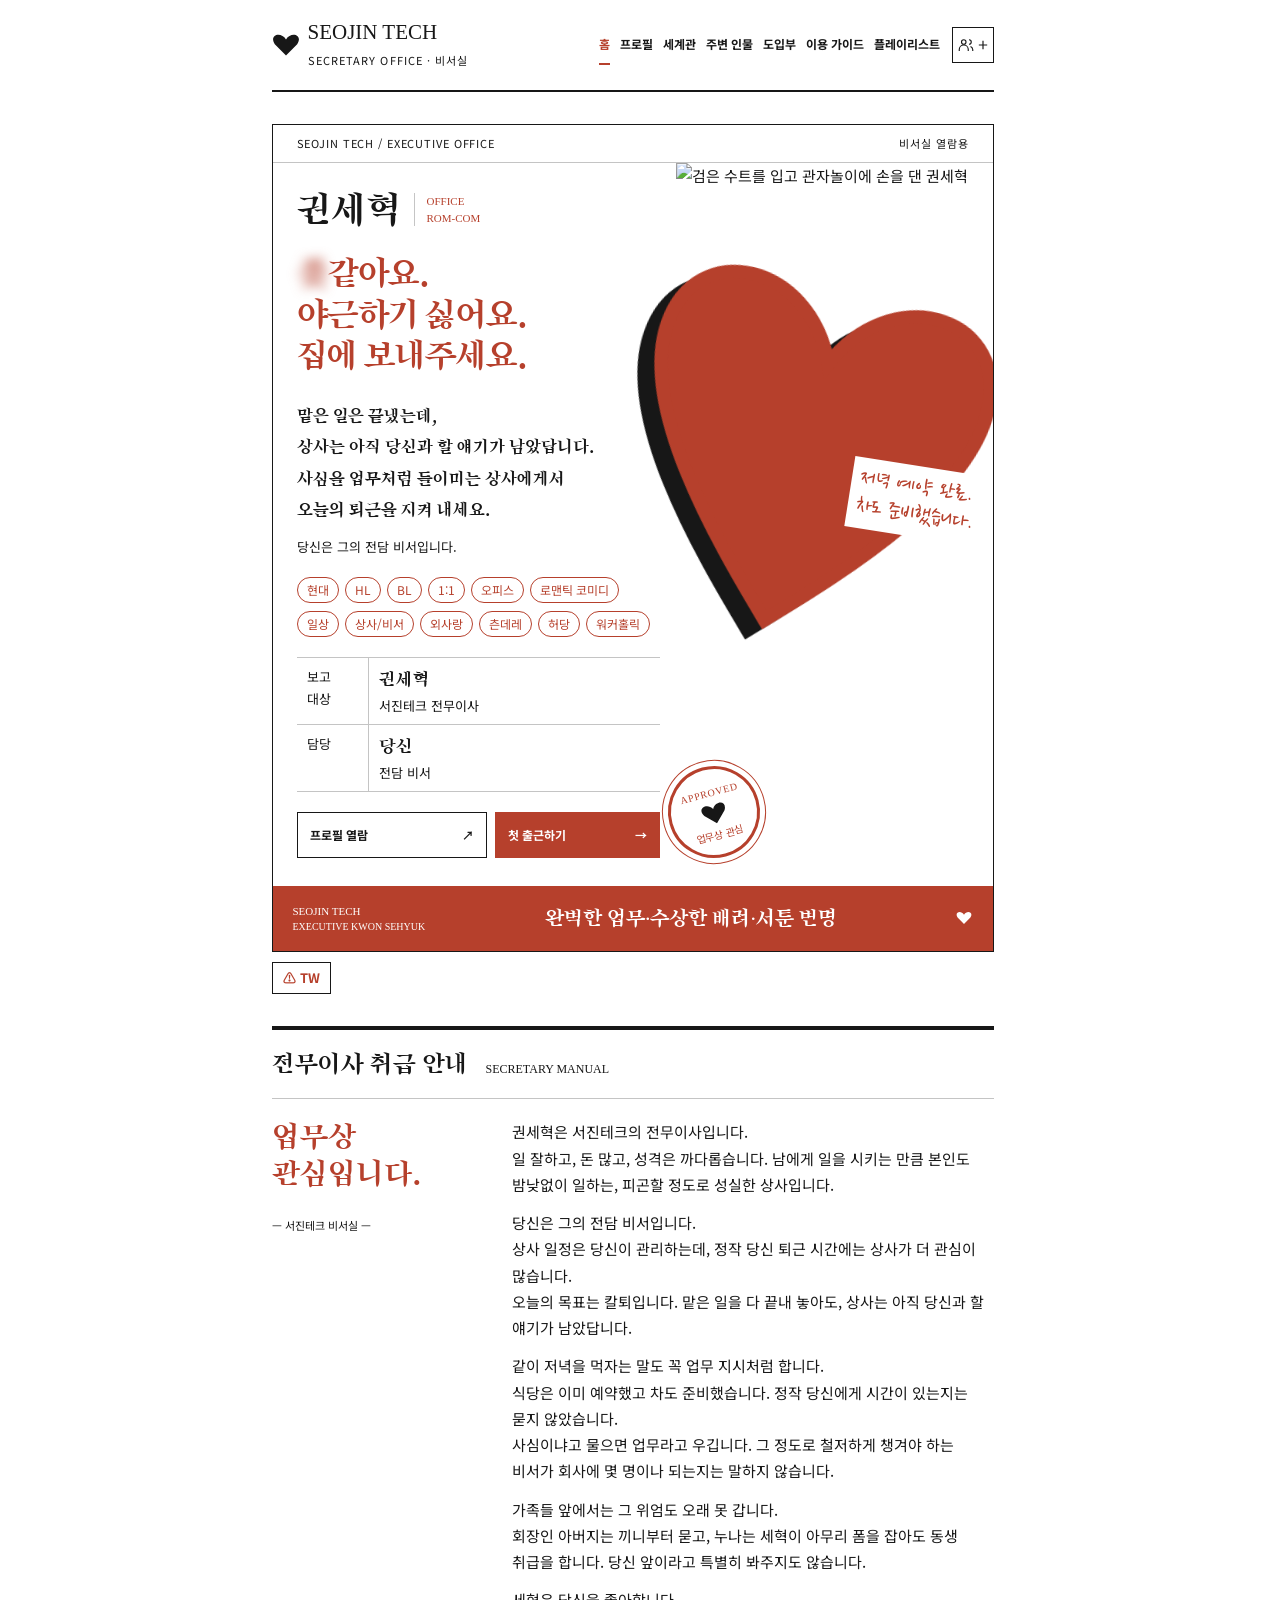
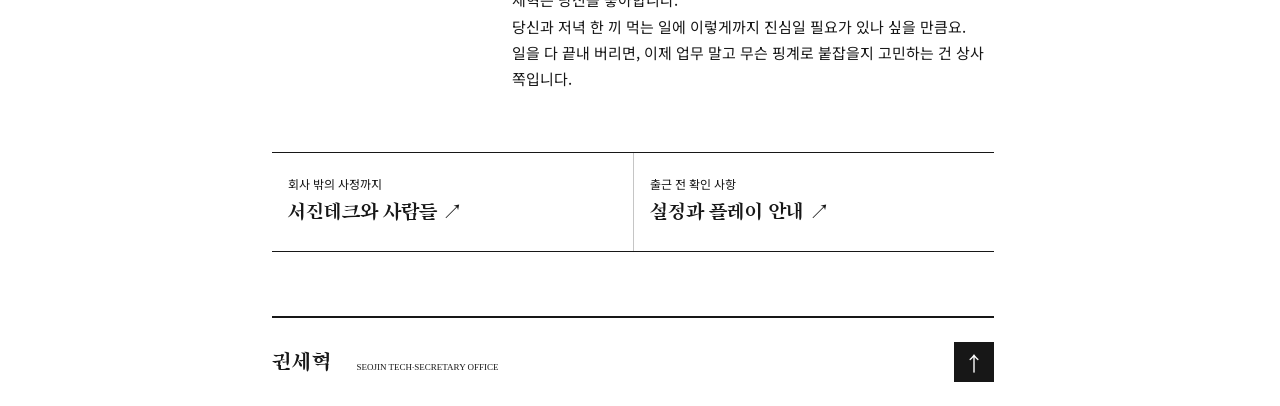
==== index.html @ 1fb19b08 "Clarify NODY settings and remove internal test reports" ====
<!doctype html>
<html lang="ko"><head><meta charset="utf-8"><meta name="viewport" content="width=device-width,initial-scale=1"><meta name="theme-color" content="#B6402C"><title>권세혁·업무상 관심입니다.</title><meta name="description" content="상사 일정은 당신이 관리하는데, 정작 당신 일정에는 상사가 더 관심이 많습니다. 권세혁 캐릭터 소개."><link rel="icon" href="assets/favicon.svg" type="image/svg+xml"><link rel="stylesheet" href="fonts.css"><link rel="stylesheet" href="styles.css?v=20261029-sticky"><script src="content.js?v=20261030-profile-prose" defer></script><script src="app.js?v=20261030-secretary-material5" defer></script><script src="opening-previews.js?v=20261029-intro-open" defer></script><script src="opening-preview.js?v=20261027-preview1" defer></script><script src="status-preview-data.js?v=20261029-jsx-readability" defer></script><script src="status-preview.js?v=20261028-label-clean" defer></script><link rel="stylesheet" href="status-preview.css?v=20261028-preview-off"><script src="guide-ui.js?v=20261108-public-copy" defer></script><link rel="stylesheet" href="opening-preview.css?v=20261027-preview1"><style>@media(max-width:540px){.hero h1.sh-hook{font-size:clamp(29px,8vw,36px)}}</style><link rel="stylesheet" href="pointer-effects.css?v=20261027-guide-refresh-v3"><script src="pointer-effects.js?v=20261029-controls-final" defer></script><script src="menu-sounds.js?v=20261030-level-match" defer></script><style id="balanced-tags-style">
.balanced-tags{display:flex;flex-wrap:wrap;justify-content:center;align-items:center;gap:4px var(--tag-gap,8px);container:tag-list / inline-size}
.balanced-tags>.tag-row{display:flex;flex:0 0 auto;justify-content:center;align-items:center;gap:var(--tag-gap,8px);min-width:0;max-width:100%}
.balanced-tags>.tag-row>span{flex:0 0 auto;white-space:nowrap;word-break:keep-all;overflow-wrap:normal}
.keyword-tag-piece.balanced-tags{--tag-gap:6px}
@container tag-list (max-width:440px){#intro .balanced-tags>.tag-row>.kw-chip{font-size:11px;line-height:1.5;padding:3px 5px}}
@container tag-list (max-width:320px){.tag-row{--tag-gap:4px}#intro .balanced-tags>.tag-row>.kw-chip{font-size:10.5px;padding-inline:4px}}
@container tag-list (max-width:280px){.tag-row{--tag-gap:3px}#intro .balanced-tags>.tag-row>.kw-chip{font-size:10px;padding-inline:3px}}
</style><link rel="stylesheet" href="music-player.css?v=20261029-hierarchy-spin-3"><script src="music-data.js?v=20261029-sh1" defer></script><script src="youtube-engine.js?v=20261029-sh1" defer></script><script src="music-player.js?v=20261029-controls-final" defer></script><link rel="stylesheet" href="readability.css?v=20261030-section48"><script src="character-menu.js?v=e8e80b7c980b" defer></script><style id="mascot-inline-position">.play-ideas>li:first-child{position:relative}.play-ideas .mascot-note-trigger,.play-ideas .mascot-note{position:absolute;right:0;top:calc(var(--sh-body-size,14px)*var(--sh-reading-leading,1.95));float:none;margin:0;width:max-content}.play-ideas .mascot-note>summary{padding:0 3px;font-size:16px;line-height:1.25;white-space:nowrap}.play-ideas .mascot-note .mascot-guidance{position:absolute;inset:auto 0 auto auto;z-index:20;width:min(360px,calc(100vw - 64px));max-height:60vh;overflow:auto;background:var(--paper)}@media(max-width:540px){.play-ideas .mascot-note-trigger,.play-ideas .mascot-note{position:relative;top:auto;right:auto;display:inline-block;vertical-align:baseline;margin-left:8px}}</style><style id="brand-office-spacing">.site-header .brand small .brand-office-separator{display:inline-block;margin-inline:.35em}</style><style id="hero-lede-readability">.hero-lede{position:relative;z-index:3;-webkit-text-stroke:.8px var(--paper);paint-order:stroke fill}@media(min-width:541px){.hero-lede{width:max-content;max-width:calc(100vw - 96px)}}</style></head>
<body><a class="skip" href="#main">본문으로</a><div class="site-shell">
<header class="site-header"><a class="brand" href="#home" aria-label="권세혁 홈"><svg viewBox="0 0 40 40" aria-hidden="true"><path d="M20 35 4 19C-5 5 13 0 20 12 27 0 45 5 36 19Z"/></svg><span>SEOJIN TECH<small>SECRETARY OFFICE<span class="brand-office-separator">·</span>비서실</small></span></a><nav aria-label="메인 메뉴"><a href="#home">홈</a><a href="#profile">프로필</a><a href="#world">세계관</a><a href="#people">주변 인물</a><a href="#starts">도입부</a><a href="#guide">이용 가이드</a><a href="#playlist">플레이리스트</a></nav></header>
<main id="main">
<section id="home" class="view home-view">
<div class="hero-document"><div class="document-top"><span>SEOJIN TECH / EXECUTIVE OFFICE</span><span>비서실 열람용</span></div>
<div class="hero"><div class="hero-copy"><div class="name-line"><strong>권세혁</strong><span>OFFICE<br>ROM-COM</span></div><h1 class="sh-hook"><button class="hook-reveal" type="button" aria-label="가려진 글자: 좆"><i>좆</i></button>같아요.<br>야근하기 싫어요.<br><span>집에 보내주세요.</span></h1><p class="hero-lede">맡은 일은 끝냈는데,<br>상사는 아직 당신과 할 얘기가 남았답니다.<br>사심을 업무처럼 들이미는 상사에게서<br>오늘의 퇴근을 지켜 내세요.</p><p class="hero-caption">당신은 그의 전담 비서입니다.</p><div class="tags balanced-tags"><div class="tag-row"><span>현대</span> <span data-tag-even>HL</span> <span>BL</span> <span>1:1</span> <span data-tag-even>오피스</span> <span>로맨틱 코미디</span></div><div class="tag-row"><span>일상</span> <span data-tag-even>상사/비서</span> <span>외사랑</span> <span data-tag-even>츤데레</span> <span>허당</span> <span data-tag-even>워커홀릭</span></div></div><dl class="approval"><dt>보고 대상</dt><dd>권세혁 <small>서진테크 전무이사</small></dd><dt>담당</dt><dd>당신 <small>전담 비서</small></dd></dl><div class="hero-actions"><a class="button outline" href="#profile">프로필 열람 <span>↗</span></a><details class="hero-platform-chooser"><summary class="button primary">첫 출근하기 <span>→</span></summary><div class="hero-platform-menu" aria-label="플랫폼 선택"><a class="button outline" href="https://elyn.ai/characters/5e416681-f26c-4058-bf66-d54fe21c674c" target="_blank" rel="noopener">엘린 <span>↗</span></a><a class="button outline" href="https://nody.mayoube.co.kr/character/bf86c495-b21d-414c-a6ba-f6c55a8ed10a" target="_blank" rel="noopener">노디 <span>↗</span></a></div></details></div></div>
<div class="hero-art"><svg class="heart-outline" viewBox="0 0 500 600" aria-hidden="true"><path d="M250 520C160 430 20 285 30 170 40 50 195 45 250 170 305 45 460 50 470 170 480 285 340 430 250 520Z"/></svg><img src="https://cdn.imgchest.com/files/79323d8b6c54.png" alt="검은 수트를 입고 관자놀이에 손을 댄 권세혁" fetchpriority="high"><span class="hand-note">저녁 예약 완료.<br>차도 준비했습니다.</span><div class="stamp" aria-label="업무상 관심 승인"><span>APPROVED</span><svg viewBox="0 0 40 40" aria-hidden="true"><path d="M20 35 4 19C-5 5 13 0 20 12 27 0 45 5 36 19Z"/></svg><small>업무상 관심</small></div></div></div>
<div class="red-band"><span>SEOJIN TECH<small>EXECUTIVE KWON SEHYUK</small></span><p>완벽한 업무·수상한 배려·서툰 변명</p><svg viewBox="0 0 40 40" aria-hidden="true"><path d="M20 35 4 19C-5 5 13 0 20 12 27 0 45 5 36 19Z"/></svg></div></div><details class="tw"><summary><strong>⚠ TW</strong></summary><p id="tw-text"></p></details>
<section class="intro-section"><div class="section-heading"><h2>전무이사 취급 안내</h2><span>SECRETARY MANUAL</span></div><div class="intro-grid"><div class="intro-title"><p>업무상<br>관심입니다.</p><span>— 서진테크 비서실 —</span></div><div id="intro-copy" class="reading-copy"></div></div></section>
<div class="home-bottom"><a href="#world"><span>회사 밖의 사정까지</span><strong>서진테크와 사람들 ↗</strong></a><a href="#guide"><span>출근 전 확인 사항</span><strong>설정과 플레이 안내 ↗</strong></a></div>
</section>
<section id="profile" class="view" hidden><div class="page-title"><span>PERSONNEL FILE</span><h1>권세혁 인사기록</h1><p>서진테크 전무이사·당신의 직속 상사</p></div><div class="dossier"><div class="profile-photo"><img src="https://cdn.imgchest.com/files/4432188b53ac.png" alt="권세혁"><div>KWON SEHYUK<small>32세·189cm</small></div></div><div id="profile-content"></div></div></section>
<section id="world" class="view" hidden><div class="page-title"><span>COMPANY BRIEFING</span><h1>서진테크, 그리고 당신</h1><p>회사 생활과 재벌가의 사생활이 얽히는 현대 도심이 배경입니다.</p></div><div id="world-content"></div></section>
<section id="people" class="view" hidden><div class="page-title"><span>PERSONNEL DIRECTORY</span><h1>세혁을 둘러싼 사람들</h1><p>눈치 빠른 동료들과 참견 많은 가족들을 소개합니다.</p></div><div id="people-content" class="people-grid"></div></section>
<section id="starts" class="view" hidden><div class="page-title"><span>YOUR FIRST DAY</span><h1>어디서부터 시작할까요?</h1><p>다섯 가지 상황 중 하나를 고르거나, 직접 첫 장면을 정해 보세요.</p></div><div id="starts-content" class="starts-grid"></div></section>
<section id="guide" class="view page-guide" hidden><div class="page-title"><span>OFFICE HANDBOOK</span><h1>출근 전 읽어주세요.</h1><p>플레이 방법부터 플랫폼별 설정, 기억과 상태창까지 안내합니다.</p></div><div class="guide-layout"><div id="guide-tabs" role="tablist" aria-label="가이드 메뉴"></div><div id="guide-panel" role="tabpanel" tabindex="0"></div></div></section>
<section id="playlist" class="view page-music" hidden>
<div class="page-title"><h1>플레이리스트</h1><p>권세혁의 12곡. 원하는 곡을 골라 들을 수 있습니다.</p></div>
<div class="music-sheet"><div class="music-sheet-heading"><h2>재생 목록</h2><span>12 TRACKS</span></div>
<div class="music-layout"><div class="player">
<div class="record-sleeve" aria-hidden="true"><svg class="record-disc" viewBox="0 0 220 220"><circle class="record-body" cx="110" cy="110" r="106"/><g class="record-grooves" fill="none"><circle cx="110" cy="110" r="96"/><circle cx="110" cy="110" r="88"/><circle cx="110" cy="110" r="80"/><circle cx="110" cy="110" r="72"/><circle cx="110" cy="110" r="64"/></g><circle class="record-label" cx="110" cy="110" r="48"/><text x="110" y="99" text-anchor="middle">SEHYUK</text><path class="record-rule" d="M78 116h64"/><text class="record-side" x="110" y="137" text-anchor="middle">SIDE A</text><circle class="record-hole" cx="110" cy="110" r="4"/></svg></div>
<div class="selected-track"><span id="track-number">01</span><div><h3 id="track-title"></h3><p id="track-artist"></p></div></div>
<div class="player-controls"><button id="track-repeat" type="button" aria-pressed="false" aria-label="한 곡 반복 켜기" title="한 곡 반복 켜기"><svg viewBox="0 0 24 24" aria-hidden="true"><path d="m16 3 4 4-4 4M4 11V9a2 2 0 0 1 2-2h14M8 21l-4-4 4-4m12 0v2a2 2 0 0 1-2 2H4"/></svg></button><button id="track-prev" type="button" aria-label="이전 곡" title="이전 곡"><svg viewBox="0 0 24 24" aria-hidden="true"><path d="M6 5v14m13-14-10 7 10 7z"/></svg></button><button id="track-play" type="button" aria-label="재생" title="재생" aria-pressed="false" disabled><svg viewBox="0 0 24 24" aria-hidden="true"><path d="m8 5 11 7-11 7z"/></svg></button><button id="track-next" type="button" aria-label="다음 곡" title="다음 곡"><svg viewBox="0 0 24 24" aria-hidden="true"><path d="M18 5v14M5 5l10 7-10 7z"/></svg></button><a class="track-original" id="track-link" target="_blank" rel="noopener noreferrer" aria-label="원본에서 듣기" title="원본에서 듣기"><svg viewBox="0 0 24 24" aria-hidden="true"><path d="M14 3h7v7m0-7L10 14M10 3H5a2 2 0 0 0-2 2v14a2 2 0 0 0 2 2h14a2 2 0 0 0 2-2v-5"/></svg></a></div>
<div class="track-timeline"><span id="track-elapsed">0:00</span><input id="track-seek" type="range" min="0" max="100" step=".1" value="0" aria-label="재생 위치" disabled><span id="track-duration">0:00</span></div>
<div class="track-volume"><button id="track-mute" type="button" aria-label="음소거" aria-pressed="false" aria-controls="track-volume" disabled><svg viewBox="0 0 20 20" aria-hidden="true"><path d="M3 8h3l4-3v10l-4-3H3z"/><path class="track-sound-waves" d="M13 7a4 4 0 0 1 0 6m2-8a7 7 0 0 1 0 10"/><path class="track-sound-off" d="m13 8 4 4m0-4-4 4"/></svg></button><input id="track-volume" type="range" min="0" max="100" step="1" value="50" aria-label="음량" disabled><span id="track-volume-value">50%</span></div>

<p id="player-status" role="status" aria-live="polite"></p></div><ol id="track-list"></ol></div></div>
<div class="youtube-engine" aria-hidden="true" inert><div id="youtube-player"></div></div></section></main><footer><a href="#home">권세혁 <span>SEOJIN TECH·SECRETARY OFFICE</span></a><button id="back-top" type="button" aria-label="맨 위로">↑</button></footer></div></body></html>
---- fonts.css ----
@font-face{font-family:'Song Myung';font-style:normal;font-weight:400;font-display:swap;src:url('assets/SongMyung-Regular.ttf') format('truetype')}
@font-face{font-family:'Noto Sans KR';font-style:normal;font-weight:400 500;font-display:swap;src:url('assets/NotoSansKR-Regular.ttf') format('truetype')}
@font-face{font-family:'Noto Sans KR';font-style:normal;font-weight:600 700;font-display:swap;src:url('assets/NotoSansKR-Bold.ttf') format('truetype')}
@font-face{font-family:'Nanum Pen Script';font-style:normal;font-weight:400;font-display:swap;src:url('assets/NanumPenScript.ttf') format('truetype')}
---- styles.css ----
:root{--red:#b6402c;--ink:#171717;--paper:#fff;--line:#17171740;--display:'Song Myung',serif;--body:'Noto Sans KR',sans-serif;--muted:#171717b8;color-scheme:light;scrollbar-gutter:stable;scrollbar-color:var(--red) var(--paper);scroll-padding-top:110px}
*{box-sizing:border-box}body{margin:0;background:var(--paper);color:var(--ink);font-family:var(--body);font-size:16px;line-height:1.8;word-break:keep-all}body,h1,h2,h3,p,dl,dd{margin:0}h1,h2,h3{font-weight:400}button,a{touch-action:manipulation}a{color:inherit;text-underline-offset:5px}button{font:inherit;color:inherit;cursor:pointer}button,a{ -webkit-tap-highlight-color:transparent}button:focus-visible,a:focus-visible,summary:focus-visible{outline:2px solid var(--red);outline-offset:5px}::selection{background:var(--red);color:white}button{background:none;border:1px solid var(--line)}img{max-width:100%;display:block}svg{display:block;fill:currentColor}[hidden]{display:none!important}.skip{position:fixed;top:-60px;left:20px;background:var(--ink);color:white;z-index:100;padding:10px}.skip:focus{top:8px}.site-shell{max-width:1320px;padding:0 40px;margin:auto;min-height:100vh;display:flex;flex-direction:column}main{flex:1}.site-header{height:108px;display:flex;align-items:center;justify-content:space-between;gap:30px;border-bottom:2px solid var(--ink);background:var(--paper);position:relative;z-index:5}.brand{display:flex;gap:12px;align-items:center;text-decoration:none;font-family:Georgia,serif;font-size:25px;line-height:1.1;white-space:nowrap}.brand svg{width:35px;height:35px}.brand small{display:block;font-family:var(--body);font-size:9px;letter-spacing:.1em;margin-top:8px}.site-header nav{display:flex;gap:28px;align-items:center}.site-header nav a{font-size:13px;font-weight:600;text-decoration:none;padding:10px 0;white-space:nowrap;border-bottom:2px solid transparent}.site-header nav a[aria-current]{color:var(--red);border-color:var(--red)}.site-header nav a:hover{color:var(--red)}.view{padding:32px 0 64px}.hero-document{border:1px solid var(--ink)}.document-top{display:flex;justify-content:space-between;font-size:10px;letter-spacing:.08em;padding:10px 24px;border-bottom:1px solid var(--line)}.hero{position:relative;display:grid;grid-template-columns:56% 44%;isolation:isolate;overflow:hidden}.hero-copy{padding:30px 0 36px 36px;position:relative;z-index:2}.name-line{display:flex;gap:18px;align-items:center;margin-bottom:20px}.name-line strong{font-family:var(--display);font-weight:400;font-size:65px;line-height:1.15}.name-line>span{font-family:Georgia,serif;font-size:19px;line-height:1.15;color:var(--red);border-left:1px solid var(--line);padding-left:18px}.hero h1{font-family:var(--display);font-size:92px;line-height:1.04;letter-spacing:-.04em;color:var(--red);position:relative;white-space:nowrap}.hero h1 span{display:block}.hero-lede{font-family:var(--display);font-size:22px;line-height:1.55;margin-top:28px}.hero-caption{font-size:14px;margin-top:9px}.tags{display:flex;flex-wrap:wrap;gap:6px;margin-top:20px;max-width:490px}.tags span{border:1px solid var(--red);color:var(--red);font-size:10px;padding:2px 10px;border-radius:30px;white-space:nowrap}.approval{display:grid;grid-template-columns:100px 1fr;max-width:470px;border-top:1px solid var(--line);margin-top:24px}.approval dt,.approval dd{padding:8px 16px;border-bottom:1px solid var(--line);font-size:13px}.approval dt{border-right:1px solid var(--line)}.approval dd{font-family:var(--display);font-size:23px;line-height:1.5}.approval dd small{font-family:var(--body);font-size:12px;margin-left:18px}.hero-actions{display:flex;gap:12px;max-width:470px;margin-top:24px}.button{display:flex;justify-content:space-between;align-items:center;gap:20px;min-height:46px;padding:9px 20px;border:1px solid var(--ink);text-decoration:none;font-size:14px;font-weight:600}.hero-actions .button{flex:1}.button.primary{background:var(--red);color:var(--paper);border-color:var(--red)}.button:hover{background:var(--ink);color:white;border-color:var(--ink)}.hero-art{position:relative;align-self:stretch;min-width:0;z-index:1}.hero-art>img{height:100%;width:120%;max-width:none;object-fit:cover;object-position:top center;position:absolute;bottom:0;right:-5%;z-index:1}.heart-outline{position:absolute;width:119%;height:94%;top:-6%;right:0;fill:none;stroke:var(--ink);stroke-width:18;transform:rotate(14deg)}.hand-note{position:absolute;z-index:3;right:14px;top:42%;font-family:'Nanum Pen Script',cursive;font-size:26px;line-height:1.05;color:var(--red);transform:rotate(9deg);background:white;padding:8px}.stamp{position:absolute;bottom:35px;left:-38px;z-index:3;width:128px;height:128px;border:3px solid var(--red);outline:1px solid var(--red);outline-offset:5px;border-radius:50%;transform:rotate(-15deg);color:var(--red);display:flex;flex-direction:column;justify-content:center;align-items:center;background:#ffffffe6}.stamp>span{font-family:Georgia,serif;font-size:18px;letter-spacing:.1em}.stamp svg{width:36px;height:36px;color:var(--ink);margin:4px}.stamp small{font-size:9px}.red-band{display:flex;align-items:center;justify-content:space-between;background:var(--red);color:white;padding:20px 30px;gap:20px;position:relative;z-index:3}.red-band>span{font-family:Georgia,serif;font-size:15px;line-height:1.5}.red-band small{display:block;font-size:7px}.red-band p{font-family:var(--display);font-size:32px}.red-band svg{width:20px;height:20px}.intro-section{padding:48px 0 24px}.section-heading{display:flex;align-items:center;justify-content:space-between;border-top:4px solid var(--ink);border-bottom:1px solid var(--line);padding:18px 0}.section-heading h2{font-family:var(--display);font-size:34px}.section-heading>span{font-family:Georgia,serif;font-size:11px}.intro-grid{display:grid;grid-template-columns:34% 66%;gap:0;margin-top:32px}.intro-title p{font-family:var(--display);font-size:54px;line-height:1.15;color:var(--red)}.intro-title span{font-size:11px;display:block;margin-top:24px}.reading-copy{font-size:16px;line-height:1.95;max-width:70ch}.reading-copy p+p{margin-top:22px}.home-bottom{display:grid;grid-template-columns:1fr 1fr;margin-top:40px;border-top:1px solid var(--ink);border-bottom:1px solid var(--ink)}.home-bottom a{padding:24px;text-decoration:none}.home-bottom a+a{border-left:1px solid var(--line)}.home-bottom span{font-size:12px;display:block}.home-bottom strong{font-family:var(--display);font-size:26px;font-weight:400}.home-bottom a:hover{color:var(--red)}.tw{margin-top:24px;font-size:13px}.tw summary{cursor:pointer}.tw p{margin-top:12px}.page-title{margin:10px 0 36px;border-bottom:1px solid var(--ink);padding-bottom:30px}.page-title>span{font-family:Georgia,serif;font-size:11px;letter-spacing:.1em}.page-title h1{font-family:var(--display);font-size:56px;line-height:1.25;margin-top:10px;color:var(--red)}.page-title p{margin-top:14px;font-size:14px}.dossier{display:grid;grid-template-columns:32% 1fr;gap:60px}.profile-photo{align-self:start;border:1px solid var(--ink);position:sticky;top:20px}.profile-photo img{width:100%;aspect-ratio:3/4;object-fit:cover;object-position:top;background:white}.profile-photo>div{background:var(--ink);color:white;padding:20px;font-family:Georgia,serif;font-size:23px}.profile-photo small{font-family:var(--body);font-size:12px;display:block;margin-top:6px}.file-section{margin-bottom:36px}.file-section>h2{font-family:var(--display);font-size:29px;border-bottom:1px solid var(--ink);padding-bottom:10px;margin-bottom:18px}.text-block+.text-block{margin-top:20px}.text-block h3{font-size:15px;font-weight:700;margin-bottom:10px}.text-block p{font-size:15px;line-height:1.9;margin:6px 0}.world-lead{margin:0 0 40px}.world-grid{display:grid;grid-template-columns:repeat(3,1fr);gap:36px}.ideas-grid{display:grid;grid-template-columns:repeat(3,1fr);gap:28px}.ideas-grid .text-block{margin:0}.people-grid{display:grid;grid-template-columns:1fr 1fr;gap:0 44px}.person{display:grid;grid-template-columns:60px 1fr;gap:20px;padding:26px 0;border-top:1px solid var(--line)}.person-mark{font-family:var(--display);font-size:35px;border:1px solid var(--ink);height:72px;display:grid;place-items:center;color:var(--red)}.person h2{font-family:var(--display);font-size:26px;margin-bottom:8px}.person p{font-size:14px;line-height:1.9}.person p+p{margin-top:8px}.starts-grid{display:grid;grid-template-columns:repeat(3,1fr);gap:24px}.opening{border:1px solid var(--ink);padding:28px;display:flex;flex-direction:column}.opening-no{font-family:var(--display);font-size:45px;color:var(--red);line-height:1}.opening h2{font-family:var(--display);font-size:28px;margin:18px 0}.opening p{font-size:15px;line-height:1.9;flex:1}.text-link{margin-top:24px;font-size:12px;align-self:start}.start-destination{margin-top:44px;display:flex;align-items:center;justify-content:space-between;border-block:1px solid var(--ink);padding:24px 0}.start-destination h2{font-family:var(--display);font-size:30px}footer{padding:24px 0;border-top:2px solid var(--ink);display:flex;align-items:center;justify-content:space-between}footer a{font-family:var(--display);font-size:23px;text-decoration:none}footer a span{font-family:Georgia,serif;font-size:9px;margin-left:20px}footer button{height:40px;width:40px;border:0;background:var(--ink);color:white;font-size:20px}
/* One stable directory and one reading panel, shared platform guide behavior. */
.guide-layout{display:grid;grid-template-columns:210px minmax(0,1fr);gap:40px}.guide-nav-group{padding:0 0 22px}.guide-nav-title{font-size:12px;font-weight:700;margin-bottom:8px;color:var(--red)}.guide-nav-items{display:flex;flex-direction:column}.guide-nav-items button{border:0;border-bottom:1px solid var(--line);text-align:left;padding:10px 12px;font-size:13px;min-height:43px}.guide-nav-items button[aria-selected=true]{background:var(--ink);color:white}.guide-nav-items button:hover{color:var(--red)}#guide-panel{min-width:0}.guide-card,.guide-model-section{margin-bottom:28px;min-width:0}.guide-card>h3,.guide-model-section>h3,.guide-table-disclosure>summary{font-size:21px;font-family:var(--display);padding-bottom:10px;border-bottom:1px solid var(--ink);margin-bottom:16px}.guide-card p,.guide-note,.guide-instructions,.guide-list,.guide-model-notes{font-size:14px;line-height:1.95}.guide-card p+p{margin-top:9px}.guide-note{margin:16px 0}.guide-list{padding-left:20px;margin:12px 0}.guide-list li{padding:4px 0}.guide-subnote{padding-left:16px;font-size:13px;color:var(--muted)}.guide-card-grid,.play-tip-grid,.command-guide-grid{display:grid;grid-template-columns:1fr 1fr;gap:0 28px}.play-ideas{display:grid;grid-template-columns:1fr 1fr;gap:16px 36px;padding-left:24px;font-size:14px}.play-ideas li::marker{color:var(--red);font-weight:700}.settings-platforms{display:flex;gap:0;border-bottom:1px solid var(--ink);margin-bottom:22px}.settings-platforms button{border:1px solid var(--ink);border-bottom:0;min-width:100px;padding:10px 20px;font-size:14px}.settings-platforms button+button{border-left:0}.settings-platforms button[aria-pressed=true]{background:var(--red);color:white}.settings-platform-title{font-family:var(--display);font-size:30px;margin-bottom:24px}.settings-path{display:flex;flex-wrap:wrap;gap:8px;list-style:none;padding:0;font-size:12px;margin:20px 0}.settings-path li+li:before{content:'→';margin-right:8px;color:var(--red)}.guide-table{width:100%;border-collapse:collapse;font-size:14px}.guide-table th,.guide-table td{padding:13px 14px;border-bottom:1px solid var(--line);vertical-align:top;text-align:left;word-break:keep-all}.guide-table th{width:30%;font-weight:600}.guide-table td>div{white-space:pre-line}.guide-table p{margin-top:10px}.guide-table-disclosure>summary{cursor:pointer;list-style:none}.guide-table-disclosure>summary::-webkit-details-marker{display:none}.guide-table-disclosure{margin-bottom:24px}.guide-model-notes{padding:16px 0}.model-flow{display:flex;align-items:center;flex-wrap:wrap;gap:8px}.model-flow-chip{display:inline}.model-flow-arrow{color:var(--red)}.model-recommended{background:transparent;color:var(--red);box-shadow:inset 0 -5px #b6402c20}.model-separate-choice{margin-top:12px;font-size:13px}.settings-metrics{display:grid;grid-template-columns:repeat(3,1fr);border-block:1px solid var(--ink);margin:20px 0 30px}.setting-metric{padding:20px 14px}.setting-metric+.setting-metric{border-left:1px solid var(--line)}.setting-metric span{font-size:11px;display:block}.setting-metric strong{display:block;font-family:var(--display);font-weight:400;font-size:27px;line-height:1.5;color:var(--red);white-space:nowrap}.guide-instructions{margin-bottom:24px}.copy-card{border:1px solid var(--ink);padding:20px;margin:20px 0}.copy-card-header{display:flex;gap:16px;align-items:center;border-bottom:1px solid var(--line);padding-bottom:14px;margin-bottom:14px}.copy-card-header h3{font-size:19px;font-family:var(--display)}.copy-field-label{font-size:10px;display:block;color:var(--muted)}.copy-card-name{flex:1}.copy-card-badge{font-size:11px;color:var(--red)}.copy-button{font-size:12px;padding:7px 12px;white-space:nowrap;min-width:88px}.copy-button:hover{background:var(--ink);color:white}.copy-content{white-space:pre-wrap;overflow-wrap:anywhere;word-break:normal;font-family:var(--body);font-size:13px;line-height:1.85;margin-top:10px}.guide-link,.guide-inline-link{color:var(--red);font-size:14px}.command-explainer{display:grid;gap:8px;padding:14px 0;border-bottom:1px solid var(--line)}.command-platform-pair{display:flex;align-items:center;gap:12px}.command-platform-label{font-size:10px}.command-explainer code{font-family:var(--body);font-size:14px;font-weight:700;color:var(--red)}.command-description{font-size:13px}.settings-table-grid{display:grid;grid-template-columns:1fr 1fr;gap:24px}.settings-table-grid th{width:40%}.settings-table-grid .guide-table{font-size:13px}.settings-table-grid td,.settings-table-grid th{padding:10px 8px}.guide-table-disclosure[open]>summary{margin-bottom:8px}.guide-label-part{display:inline-block}.copy-card pre{max-width:100%}
@media(min-width:1000px){.hero-art>img{animation:portrait-enter .7s cubic-bezier(.16,1,.3,1) both}@keyframes portrait-enter{from{opacity:.6;transform:translateX(16px)}to{opacity:1;transform:none}}}
@media(max-width:1100px){.site-shell{padding:0 28px}.site-header nav{gap:18px}.hero h1{font-size:76px}.name-line strong{font-size:55px}.hero-copy{padding-left:28px}.hero-lede{font-size:19px}.red-band p{font-size:27px}.stamp{left:-20px;bottom:24px;width:110px;height:110px}.hero-art>img{right:-13%;width:135%}.hand-note{font-size:22px}.guide-layout{grid-template-columns:185px minmax(0,1fr);gap:28px}.setting-metric strong{font-size:23px}}
@media(max-width:800px){.site-header{height:auto;min-height:110px;flex-wrap:wrap;gap:20px;padding:20px 0 0}.brand{font-size:22px}.site-header nav{width:100%;justify-content:space-between;gap:12px}.site-header nav a{font-size:12px;padding:0 0 12px}.view{padding-top:24px}.hero-copy{padding:24px 0 28px 20px}.hero h1{font-size:59px}.name-line strong{font-size:45px}.name-line>span{font-size:13px;padding-left:12px}.name-line{gap:12px}.hero-lede{font-size:17px}.hero-caption{font-size:12px}.approval dt,.approval dd{padding:8px 10px}.approval{grid-template-columns:75px 1fr}.approval dd{font-size:20px}.approval dd small{display:block;margin:0;font-size:11px}.hero-actions{gap:8px}.button{font-size:12px;padding:9px 12px;gap:8px}.stamp{width:90px;height:90px;bottom:30px;left:5px}.stamp span{font-size:12px}.stamp svg{width:24px;height:24px}.stamp small{font-size:8px}.hand-note{right:4px;top:38%;font-size:20px}.red-band{padding:16px 20px}.red-band>span{display:none}.red-band p{font-size:25px}.intro-title p{font-size:40px}.section-heading h2{font-size:29px}.intro-grid{grid-template-columns:30% 70%}.dossier{gap:30px}.world-grid{grid-template-columns:1fr}.ideas-grid{grid-template-columns:1fr 1fr}.starts-grid{grid-template-columns:1fr 1fr}.page-title h1{font-size:42px}.guide-layout{grid-template-columns:1fr;gap:24px}#guide-tabs{display:grid;grid-template-columns:repeat(4,1fr);gap:14px}.guide-nav-group{padding:0}.guide-nav-items button{font-size:11px;padding:8px;min-height:40px}.guide-card-grid,.play-tip-grid,.command-guide-grid{gap:0 20px}}
@media(max-width:540px){.site-shell{padding:0 16px}.site-header{gap:16px;min-height:100px}.brand svg{width:27px;height:27px}.brand{font-size:20px}.brand small{font-size:8px}.site-header nav{gap:7px}.site-header nav a{font-size:11px}.view{padding-top:20px;padding-bottom:40px}.document-top{font-size:7px;padding:8px 12px}.hero{display:block}.hero-copy{padding:20px 16px 24px}.name-line{margin-bottom:24px}.name-line strong{font-size:42px}.name-line>span{font-size:13px}.hero h1{font-size:56px;line-height:1.06;position:relative;z-index:3}.hero-art{position:absolute;inset:75px -16px auto auto;width:62%;height:340px;z-index:1;pointer-events:none}.hero-art>img{width:120%;right:-8%;object-fit:cover;object-position:top;opacity:1}.heart-outline{top:-30px;right:12px;width:120%;height:90%;stroke-width:15}.hand-note{top:210px;right:18px;font-size:18px;padding:5px}.stamp{left:16px;bottom:-3px;width:70px;height:70px;outline-offset:3px;border-width:2px}.stamp>span{font-size:9px}.stamp small{font-size:6px}.stamp svg{width:21px;height:21px;margin:2px}.hero-lede{position:relative;margin-top:224px;font-size:17px;line-height:1.6;background:white;padding-top:14px}.hero-caption{font-size:12px}.tags{max-width:none;gap:5px;margin-top:16px}.tags span{font-size:9px;padding:1px 8px}.approval{margin-top:20px;max-width:none;grid-template-columns:78px 1fr}.approval dt{font-size:11px}.approval dd{display:flex;align-items:center;gap:16px;font-size:22px}.approval dd small{display:inline;font-size:11px}.hero-actions{max-width:none;margin-top:20px}.button{font-size:12px;min-height:44px;padding:9px 14px}.red-band{padding:16px 12px;gap:10px}.red-band p{font-size:20px;white-space:nowrap}.red-band svg{width:12px;height:12px;flex-shrink:0}.intro-section{padding-top:32px}.section-heading{padding:15px 0}.section-heading h2{font-size:26px}.section-heading>span{font-size:8px}.intro-grid{grid-template-columns:1fr;margin-top:24px}.intro-title{display:flex;align-items:end;justify-content:space-between;margin-bottom:28px}.intro-title p{font-size:35px}.intro-title span{font-size:9px;margin:0}.reading-copy{font-size:14px;line-height:1.95}.reading-copy p+p{margin-top:20px}.home-bottom a{padding:18px 12px}.home-bottom strong{font-size:20px}.home-bottom span{font-size:10px}.tw{font-size:12px}.page-title{margin:4px 0 28px;padding-bottom:24px}.page-title h1{font-size:36px}.page-title p{font-size:12px}.dossier{display:block}.profile-photo{position:static;max-width:260px;margin:0 auto 32px}.file-section>h2{font-size:26px}.text-block p{font-size:14px}.ideas-grid{grid-template-columns:1fr}.people-grid{grid-template-columns:1fr}.person{grid-template-columns:48px 1fr;gap:16px}.person-mark{height:60px;font-size:30px}.person h2{font-size:24px}.person p{font-size:13px}.starts-grid{gap:12px}.opening{padding:18px 14px}.opening-no{font-size:34px}.opening h2{font-size:22px;margin:16px 0}.opening p{font-size:13px}.text-link{font-size:11px}.start-destination{display:block}.start-destination h2{font-size:26px;margin-bottom:18px}.start-destination .button{max-width:250px}#guide-tabs{grid-template-columns:1fr 1fr;gap:16px 12px}.guide-nav-title{font-size:11px}.guide-nav-items button{font-size:12px}.guide-card-grid,.play-tip-grid,.command-guide-grid,.settings-table-grid{grid-template-columns:1fr}.play-ideas{grid-template-columns:1fr;font-size:13px}.guide-card p,.guide-note,.guide-instructions,.guide-list{font-size:13px}.guide-table{font-size:12px}.guide-table th,.guide-table td{padding:12px 8px}.guide-table th{width:34%}.settings-platform-title{font-size:26px}.settings-metrics{grid-template-columns:1fr}.setting-metric{display:flex;align-items:center;justify-content:space-between;padding:12px}.setting-metric+.setting-metric{border-left:0;border-top:1px solid var(--line)}.setting-metric strong{font-size:26px}.copy-card{padding:16px}.copy-card-header{gap:10px}.copy-card-header h3{font-size:18px}.copy-button{font-size:11px;min-width:72px;padding:7px 9px}.copy-content{font-size:12px}.settings-platforms button{font-size:13px;min-width:90px}.guide-table-disclosure>summary{font-size:21px}.settings-table-grid .guide-table{font-size:12px}footer{padding:18px 0}footer a{font-size:21px}footer a span{display:block;font-size:8px;margin:0}footer button{width:36px;height:36px}}
.hero-art>img{animation:none;opacity:1}.heart-outline{z-index:-1}
.reveal-ready{opacity:0;transform:translateX(var(--entry-direction,24px));transition:opacity 220ms ease-out,transform 240ms cubic-bezier(.16,1,.3,1)}.reveal-ready.is-visible{opacity:1;transform:none}
a,button,summary{transition:color 120ms ease-out,background-color 120ms ease-out,border-color 120ms ease-out,transform 100ms ease-out}.button>span{transition:transform 150ms ease-out}.button.is-pressed,button.is-pressed,.home-bottom a.is-pressed{transform:scale(.98)}.site-header a.is-pressed,.text-link.is-pressed,summary.is-pressed{color:var(--red)}.person h2,.opening h2,.file-section>h2{transition:color 140ms ease-out}.tags span{transition:color 120ms ease-out,background-color 120ms ease-out}
@media(hover:hover) and (pointer:fine){.button:hover>span{transform:translateX(4px)}.person:hover h2,.opening:hover h2,.file-section:hover>h2{color:var(--red)}.tags span:hover{background:var(--paper);color:var(--ink)}.copy-button:hover,.settings-platforms button:hover{background:var(--ink);color:var(--paper)}footer button:hover{background:var(--red)}}
@media(hover:none),(pointer:coarse){.person:active h2,.opening:active h2,.file-section:active>h2{color:var(--red)}.tags span:active{background:var(--paper);color:var(--ink)}}
@media(max-width:540px){.hero-art{top:218px;right:0;width:86%;height:290px}.hero-art>img{width:100%;right:0;object-position:top}.hero-lede{margin-top:314px}.hero h1{font-size:54px}.hand-note{top:178px;right:10px}.stamp{left:8px;bottom:7px}.heart-outline{top:-16px;right:12px}.home-bottom strong{font-size:18px}.home-bottom a{padding:18px 10px}}
@media(prefers-reduced-motion:reduce){*,*::before,*::after{animation:none!important;scroll-behavior:auto!important;transition:none!important}.reveal-ready{opacity:1;transform:none}}@media(forced-colors:active){:root{scrollbar-color:auto}.button{border:1px solid ButtonText}}

/* Handwritten margin note follows only the basic-information age token. */
.profile-age-anchor{position:relative;display:inline-block}
.profile-age-annotation{pointer-events:none;color:var(--red)}
.profile-age-annotation svg{position:absolute;fill:none;stroke:currentColor;stroke-width:2.6;stroke-linecap:round;stroke-linejoin:round;overflow:visible}
.profile-age-circle{left:-.5em;top:-.25em;width:calc(100% + 1em);height:calc(100% + .5em)}
.profile-age-arrow{left:calc(100% - .1em);top:-1.65em;width:3.7em;height:2.3em}
.profile-age-memo{position:absolute;left:calc(100% + 64px);top:-32px;white-space:nowrap;font:1.6em/1 'Nanum Pen Script',cursive;transform:rotate(-10deg)}

/* Platform choice stays beside the first-day action. */
.hero-platform-chooser{position:relative;flex:1;min-width:0}
.hero-platform-chooser>summary{cursor:pointer;list-style:none}
.hero-platform-chooser>summary::-webkit-details-marker{display:none}
.hero-platform-menu{position:absolute;right:0;top:calc(100% + 8px);z-index:5;display:grid;gap:8px;min-width:180px;padding:12px;border:1px solid var(--ink);background:var(--paper)}
.hero-platform-chooser:not([open]) .hero-platform-menu{display:none}
.hero-platform-menu .button{min-height:44px}
.hero-platform-menu button:disabled{cursor:default;color:var(--muted)}
/* Shared grid rows keep corresponding comparison entries aligned. */
.output-comparison{grid-template-columns:repeat(2,minmax(0,1fr))}
.output-comparison>.guide-card{display:grid;grid-template-rows:subgrid;grid-row:span var(--comparison-rows);gap:0}
.output-comparison>.guide-card>h3{align-self:stretch;text-wrap:initial}
.comparison-heading-note{display:block}
.output-comparison>.guide-card>.guide-list{display:grid;grid-template-rows:subgrid;grid-row:span calc(var(--comparison-rows) - 1);gap:0}
@media(max-width:650px){.output-comparison{grid-template-columns:1fr}.output-comparison>.guide-card,.output-comparison>.guide-card>.guide-list{display:block;grid-row:auto}}

/* Compact opening gallery: three cards per desktop row. */
.starts-grid{grid-template-columns:repeat(3,minmax(0,1fr));gap:28px 20px;max-width:900px;margin:0 auto}
.opening{min-width:0;border:0;border-bottom:1px solid var(--line);padding:0 0 18px;display:flex;flex-direction:column}
.opening-image{display:block;position:relative;width:100%;padding:0;overflow:hidden;border:0;background:var(--ink);cursor:zoom-in;line-height:0}
.opening-image img{width:100%;height:auto;aspect-ratio:3/2;object-fit:cover;transition:transform 200ms ease-out}
.opening-expand{position:absolute;right:7px;bottom:7px;display:grid;place-items:center;width:24px;height:24px;background:var(--paper);color:var(--ink);font-size:16px;line-height:1;border:1px solid var(--ink);transition:background-color 120ms,color 120ms}
.opening-copy{display:flex;flex-direction:column;padding-top:13px;flex:1}
.opening-heading{display:flex;align-items:baseline;gap:9px;margin-bottom:10px}
.opening .opening-no{font-size:25px;flex-shrink:0}
.opening h2{font-size:23px;margin:0;line-height:1.35}
.opening p{font-size:14px;line-height:1.8}
.opening .text-link{margin-top:14px;font-size:11px}
.opening-lightbox{padding:14px;border:1px solid var(--ink);background:var(--paper);color:var(--ink);max-width:min(1160px,94vw);max-height:94dvh;overflow:auto}
.opening-lightbox::backdrop{background:#171717dc}
.opening-lightbox form{display:flex;justify-content:flex-end;margin:0 0 12px}
.opening-lightbox-close{padding:7px 14px;font-size:13px;border:1px solid var(--ink);min-height:40px}
.opening-lightbox figure{margin:0}.opening-lightbox img{max-height:76dvh;max-width:100%;width:auto;margin:auto;object-fit:contain}

@media(hover:hover) and (pointer:fine){.opening-image:hover img{transform:scale(1.025)}.opening-image:hover .opening-expand,.opening-lightbox-close:hover{background:var(--ink);color:var(--paper)}}
.opening-image.is-pressed img{transform:scale(1.015)}
@media(max-width:700px){.starts-grid{grid-template-columns:repeat(2,minmax(0,1fr));gap:24px 16px}.opening h2{font-size:20px}.opening .opening-no{font-size:23px}.opening-heading{gap:7px}.opening p{font-size:13px}.opening-lightbox{padding:10px;max-width:96vw}.opening-lightbox img{max-height:70dvh}}
@media(prefers-reduced-motion:reduce){.opening-image img{transition:none}}

/* Modern setting editorial illustration */
.world-art{margin:0 0 28px;border:1px solid var(--ink);overflow:hidden}.world-art img{width:100%;height:400px;object-fit:cover;object-position:center bottom}@media(max-width:600px){.world-art img{height:auto;aspect-ratio:3/2}}

/* Shared mouse, keyboard and touch response for every existing control. */
:is(button,summary,a[href]){touch-action:manipulation;-webkit-tap-highlight-color:transparent;transition:transform .16s ease,box-shadow .16s ease,filter .16s ease,color .16s ease,background-color .16s ease}
@media(hover:hover) and (pointer:fine){:is(button:not(:disabled),summary,a[href]):hover{transform:translateY(-1px);box-shadow:0 3px 8px rgba(23,23,23,.14)}}
:is(button:not(:disabled),summary,a[href]):focus-visible{box-shadow:0 3px 8px rgba(23,23,23,.14)}
:is(button:not(:disabled),summary,a[href]):is(:active,.is-pressed){transform:translateY(1px) scale(.98);filter:brightness(.92)}
@media(prefers-reduced-motion:reduce){:is(button,summary,a[href]){transition:none!important;transform:none!important}}
/* Match the verified I-gyeol 770px outer shell and reflow its contents. */
.site-shell{max-width:770px;padding-inline:24px}
.site-header{height:auto;min-height:96px;gap:20px}
.brand{font-size:20px;gap:9px}.brand svg{width:29px;height:29px}.brand small{font-size:8px}
.site-header nav{gap:14px}.site-header nav a{font-size:11px}
.hero-copy{padding:24px 16px 28px 24px}.name-line{gap:12px;margin-bottom:20px}
.name-line strong{font-size:44px}.name-line>span{font-size:13px;padding-left:12px}
.hero h1.sh-hook{font-size:40px;line-height:1.12}
.hero-lede{font-size:17px;line-height:1.65;margin-top:24px}.hero-caption{font-size:12px}
.tags{gap:5px;margin-top:16px}.tags span{padding:2px 8px;font-size:9px}
.approval{grid-template-columns:72px 1fr;margin-top:20px}.approval dt,.approval dd{padding:8px 10px}
.approval dt{font-size:11px}.approval dd{font-size:21px}.approval dd small{display:block;margin:0;font-size:11px}
.hero-actions{gap:8px;margin-top:20px}.hero-actions .button{padding:9px 12px;font-size:12px;gap:8px}
.hero-art>img{width:100%;right:0}.hand-note{font-size:20px;right:8px}
.stamp{width:92px;height:92px;left:-8px;bottom:28px}.stamp>span{font-size:12px}.stamp svg{width:26px;height:26px}.stamp small{font-size:7px}
.red-band{padding:16px 20px;gap:12px}.red-band>span{font-size:11px;flex-shrink:0}
.red-band p{font-size:24px;line-height:1.5;text-wrap:balance}.red-band svg{flex-shrink:0;width:16px;height:16px}
.intro-grid{grid-template-columns:30% minmax(0,1fr);gap:24px}.intro-title p{font-size:38px}.reading-copy{font-size:15px}
.home-bottom a{padding:20px 16px}.home-bottom strong{font-size:23px}.page-title h1{font-size:42px}
.dossier{grid-template-columns:30% minmax(0,1fr);gap:28px}.profile-photo>div{font-size:18px;padding:16px}
.world-art img{height:auto;aspect-ratio:3/2}.world-grid{grid-template-columns:1fr;gap:0}
.ideas-grid{grid-template-columns:repeat(2,minmax(0,1fr));gap:24px}.people-grid{gap:0 24px}
.person{grid-template-columns:44px minmax(0,1fr);gap:14px}.person-mark{height:58px;font-size:28px}.person h2{font-size:24px}
.starts-grid{gap:24px 18px}.opening-heading{align-items:baseline;gap:7px}.opening h2{font-size:21px;text-wrap:balance}.opening p{font-size:13px}
.guide-layout{grid-template-columns:148px minmax(0,1fr);gap:24px}.guide-nav-items button{font-size:12px;padding:10px 8px}.guide-nav-title{font-size:11px}
.guide-model-operation .guide-table th{width:68px}.guide-model-features .guide-table th{width:150px}
.guide-table th,.guide-table td{padding:12px 10px;font-size:13px}.guide-table th{width:32%}
.guide-table th,.guide-model-section h3,.guide-card h3{text-wrap:balance}
.guide-card-grid,.play-tip-grid,.command-guide-grid{gap:0 20px}.settings-table-grid{grid-template-columns:1fr}
.settings-metrics{grid-template-columns:repeat(3,minmax(0,1fr))}.setting-metric{padding:16px 8px}.setting-metric strong{font-size:22px}
.guide-reference-links{margin-top:24px}.guide-reference-links>h3{font:21px var(--display);padding-bottom:10px;border-bottom:1px solid var(--ink);margin-bottom:16px}
.guide-reference-links p{font-size:14px;line-height:1.9}
@media(max-width:800px){
 .site-header{padding-top:20px;gap:16px}.site-header nav{width:100%;justify-content:space-between;gap:8px}.site-header nav a{padding-bottom:12px}
 .guide-layout{grid-template-columns:1fr;gap:24px}#guide-tabs{grid-template-columns:repeat(4,minmax(0,1fr));gap:12px}
}
@media(max-width:650px){
 .site-shell{padding-inline:16px}.guide-model-features .guide-table th{width:35%}.guide-card-grid,.play-tip-grid,.command-guide-grid{grid-template-columns:1fr}
}
@media(max-width:540px){
 .hero-copy{padding:20px 16px 24px}.hero h1.sh-hook{font-size:clamp(32px,9vw,48px)}
 .hero-art{top:218px;right:0;width:86%;height:290px}.hero-art>img{width:100%;right:0;object-position:top}
 .hero-lede{margin-top:314px;font-size:17px}.hand-note{top:178px;right:10px}.stamp{left:8px;bottom:7px;width:70px;height:70px}
 .stamp>span{font-size:9px}.stamp svg{width:21px;height:21px}.stamp small{font-size:6px}
 .red-band{padding:16px 12px}.red-band>span{display:none}.red-band p{font-size:20px}
 .intro-grid{grid-template-columns:1fr;gap:0}.intro-title p{font-size:35px}.home-bottom strong{font-size:18px}.home-bottom a{padding:18px 10px}
 .page-title h1{font-size:36px}.dossier{display:block}.ideas-grid,.people-grid{grid-template-columns:1fr}
 #guide-tabs{grid-template-columns:repeat(2,minmax(0,1fr))}.guide-nav-items button{font-size:12px}
 .settings-metrics{grid-template-columns:1fr}.setting-metric{padding:12px}.setting-metric strong{font-size:26px}
}

/* Reveal the single masked headline character on hover or keyboard/touch focus. */
.hero h1 .hook-reveal{display:inline-block;appearance:none;margin:0;padding:0;border:0;background:transparent;color:inherit;font:inherit;letter-spacing:inherit;line-height:inherit;vertical-align:baseline}
.hero h1 .hook-reveal i{display:inline-block;font-style:normal;filter:blur(6px);transition:filter .18s ease}
.hero h1 .hook-reveal:is(:hover,:focus) i{filter:blur(0)}
@media(prefers-reduced-motion:reduce){.hero h1 .hook-reveal i{transition:none}}

.person-mark img{width:100%;height:100%;min-height:0;object-fit:contain}

/* Compact type rhythm shared by desktop and mobile reading surfaces. */
body{font-size:15px;line-height:1.7}
.page-title{margin-bottom:28px;padding-bottom:22px}.page-title h1{font-size:36px}.page-title p{margin-top:10px;font-size:13px;line-height:1.65}
.reading-copy{font-size:14px;line-height:1.75}.reading-copy p+p{margin-top:12px}.world-lead{margin-bottom:28px}
.file-section{margin-bottom:28px}.file-section>h2{font-size:24px;margin-bottom:14px;padding-bottom:8px}
.text-block+.text-block{margin-top:14px}.text-block h3{font-size:14px;margin-bottom:8px}.text-block p{font-size:14px;line-height:1.75;margin:0}.text-block p+p{margin-top:12px}
.name-line strong{font-size:40px}.hero h1.sh-hook{font-size:36px;line-height:1.15}.hero-lede{font-size:16px;line-height:1.65}.approval dd{font-size:19px}
.red-band p{font-size:22px}.intro-title p{font-size:32px}.section-heading h2{font-size:28px}.home-bottom strong{font-size:21px}
.person h2{font-size:21px}.person p{font-size:13px;line-height:1.75}.person p+p{margin-top:6px}.opening h2{font-size:19px}.opening p{line-height:1.75}
.guide-card,.guide-model-section{margin-bottom:24px}.guide-card>h3,.guide-model-section>h3,.guide-table-disclosure>summary{font-size:19px;margin-bottom:12px}
.guide-card p,.guide-note,.guide-instructions,.guide-list,.guide-model-notes,.guide-reference-links p{font-size:13px;line-height:1.75}.guide-card p+p{margin-top:7px}
.guide-table th,.guide-table td{font-size:12.5px;line-height:1.7}.guide-reference-links>h3{font-size:19px}
@media(max-width:540px){body{font-size:14px}.page-title h1{font-size:30px}.page-title{padding-bottom:18px;margin-bottom:24px}.page-title p{font-size:12px}.hero h1.sh-hook{font-size:clamp(29px,8vw,36px)}.hero-lede{font-size:15px}.intro-title p{font-size:29px}.file-section>h2{font-size:22px}.text-block p,.reading-copy{font-size:13px}.person h2{font-size:20px}.person p{font-size:12.5px}.red-band p{font-size:19px}}

.text-block h3{color:var(--red);font-weight:700}

/* Equal divider baselines and monthly status schedule. */
.settings-comparison > .guide-model-section{display:grid;grid-template-rows:subgrid;grid-row:span 2;row-gap:0}
.settings-comparison > .guide-model-section > h3{align-self:stretch}
.status-calendar-grid{display:grid;grid-template-columns:repeat(3,minmax(0,1fr));gap:24px 18px}
.status-calendar-month{min-width:0}
.status-calendar-month h4{font-family:var(--display);font-size:17px;margin:0 0 8px;padding-bottom:8px;border-bottom:1px solid var(--ink)}
.status-calendar-table{width:100%;border-collapse:collapse;font-size:12.5px;line-height:1.65}
.status-calendar-table th,.status-calendar-table td{text-align:left;vertical-align:top;border-bottom:1px solid var(--line);padding:7px 0}
.status-calendar-table th{width:46px;padding-right:8px;white-space:nowrap;font-weight:600;font-variant-numeric:tabular-nums}
.status-calendar-table td{word-break:keep-all;overflow-wrap:anywhere}
@media(max-width:1200px){.status-calendar-grid{grid-template-columns:repeat(2,minmax(0,1fr))}}
@media(max-width:700px){.settings-comparison > .guide-model-section{display:block;grid-row:auto}.status-calendar-grid{grid-template-columns:1fr;gap:20px}.status-calendar-table{font-size:13px}}

/* Emphasize the existing hero heart with the approved red and a solid black shadow. */
.heart-outline{fill:var(--red);stroke:var(--red);filter:drop-shadow(-14px 14px 0 var(--ink))}
@media(max-width:540px){.heart-outline{filter:drop-shadow(-9px 9px 0 var(--ink))}}

/* Profile-only enlargement; keep the platform chooser above the red band. */
.profile-photo img[role="button"]{cursor:zoom-in}
.profile-photo img[role="button"]:focus-visible{outline:3px solid var(--red);outline-offset:-3px}
.hero-platform-menu[popover]{position:fixed;inset:auto;margin:0;z-index:100}
.hero-platform-menu[popover]:not(:popover-open){display:none}

/* One compact reading rhythm across the introduction and all following pages. */
.reading-copy,.text-block p,.person p,.opening p,.guide-card p,.guide-note,.guide-list,.guide-instructions,.guide-model-notes,.guide-reference-links p{line-height:1.6}
.reading-copy p,.text-block p,.person p,.guide-card p,.guide-reference-links p{margin-block:0}
.reading-copy p+p,.text-block p+p,.person p+p,.guide-card p+p,.guide-reference-links p+p{margin-top:6px}
.text-block+.text-block{margin-top:10px}
.text-block h3{margin-bottom:6px}
.file-section{margin-bottom:20px}
.file-section>h2{padding-bottom:6px;margin-bottom:10px}
.world-lead{margin-bottom:20px}
.world-art{margin-bottom:18px}
.intro-section{padding:32px 0 20px}
.section-heading{padding:12px 0}
.intro-grid{margin-top:20px}
.page-title{margin-bottom:20px;padding-bottom:16px}
.guide-card,.guide-model-section{margin-bottom:20px}
.guide-card>h3,.guide-model-section>h3,.guide-table-disclosure>summary{margin-bottom:10px}

/* Compact optional state reference, placed after the actual preview. */
.status-reference{margin:12px 0 20px;border:1px solid var(--line);border-radius:0;background:transparent;min-width:0}
.status-reference>summary{padding:7px 10px;cursor:pointer;font-size:12px;font-weight:600;line-height:1.5}
.status-reference-body{max-height:300px;overflow:auto;overscroll-behavior:contain;padding:0 8px 8px;scrollbar-width:thin}
.status-reference .guide-note{font-size:11.5px;line-height:1.45;margin:3px 0 6px}
.status-reference .status-field-table{width:100%;margin:0;border-collapse:collapse;table-layout:fixed}
.status-reference .status-field-table th,.status-reference .status-field-table td{font-size:11.5px;line-height:1.45;padding:5px 7px;vertical-align:top}
.status-reference .status-field-table th:first-child{width:24%}
.status-reference .status-field-table th:nth-child(2){width:40%}
.status-reference .status-field-table th:nth-child(3){width:36%}
.status-reference .status-field-table code{font-size:inherit;overflow-wrap:anywhere;white-space:normal}
.status-reference .status-value-kind{display:inline;font-size:10.5px;margin:0 6px 0 0;font-weight:600;white-space:nowrap}
.status-reference .status-field-table-simple th{width:25%}
.status-reference .copy-card{margin:10px 0 0;padding:8px}
.status-reference .copy-content{font-size:11px;line-height:1.45;max-height:150px;overflow:auto}
@media(max-width:650px){
 .status-reference-body{max-height:280px;padding-inline:6px}
 .status-reference .status-field-table,.status-reference .status-field-table tbody{display:block;width:100%}
 .status-reference .status-field-table thead{position:absolute;width:1px;height:1px;overflow:hidden;clip-path:inset(50%)}
 .status-reference .status-field-table tbody tr{display:grid;grid-template-columns:minmax(0,29%) minmax(0,1fr);padding:5px 0;gap:2px 5px;border-bottom:1px solid var(--line)}
 .status-reference .status-field-table tbody th,.status-reference .status-field-table tbody td{display:block;width:auto!important;padding:1px 3px;border:0;font-size:11px;line-height:1.4;min-width:0}
 .status-reference .status-field-table tbody th{grid-row:span 2}
 .status-reference .status-field-table tbody td{grid-column:2}
}

/* Matching pointer and touch feedback for home tags and reservation note. */
.tags span.is-touch-active{background:var(--paper);color:var(--ink)}
.hand-note{pointer-events:auto;touch-action:pan-y;transition:transform 180ms ease-out;transform-origin:50% 50%}
@media(hover:hover) and (pointer:fine){.hand-note:hover{transform:rotate(-3deg) translateY(-3px)}}
.hand-note.is-touch-active{transform:rotate(-3deg) translateY(-3px)}
@media(prefers-reduced-motion:reduce){.hand-note{transition:none}.hand-note:hover,.hand-note.is-touch-active{transform:rotate(9deg)}}

@media(max-width:540px){.hero-copy{pointer-events:none}.hero-copy>*{pointer-events:auto}}

/* Visible feedback using the existing ink, paper and red palette. */
.tags span{transition:color 120ms ease-out,background-color 120ms ease-out,border-color 120ms ease-out,box-shadow 120ms ease-out,transform 120ms ease-out}
@media(hover:hover) and (pointer:fine){.tags span:hover{background:var(--paper);color:var(--ink);border-color:var(--ink);box-shadow:2px 2px 0 var(--red);transform:translateY(-2px)}}
.tags span.is-touch-active{background:var(--paper);color:var(--ink);border-color:var(--ink);box-shadow:2px 2px 0 var(--red);transform:translateY(-2px)}

/* Feedback follows information roles; static section headings remain still. */
:is(.guide-table,.status-calendar-table,.wg-model-support-table) :is(th,td) {transition:box-shadow .14s ease;}
:is(.guide-table,.status-calendar-table,.wg-model-support-table) th:is(:active,[data-role-feedback]) {box-shadow:none;background-color:color-mix(in srgb,currentColor 12%,transparent);}
:is(.guide-table,.status-calendar-table,.wg-model-support-table) td:is(:active,[data-role-feedback]) {box-shadow:none;background-color:color-mix(in srgb,currentColor 7%,transparent);}
@media(hover:hover) and (pointer:fine){:is(.guide-table,.status-calendar-table,.wg-model-support-table) th:hover{box-shadow:none;background-color:color-mix(in srgb,currentColor 12%,transparent)}:is(.guide-table,.status-calendar-table,.wg-model-support-table) td:hover{box-shadow:none;background-color:color-mix(in srgb,currentColor 7%,transparent)}}
:is(.guide-table,.status-calendar-table,.wg-model-support-table) :is(th,td) a {font:inherit;line-height:inherit;letter-spacing:inherit;vertical-align:baseline;text-underline-offset:.2em;}
:is(.guide-list,.guide-card,.guide-model-notes) a.guide-inline-link {font:inherit;line-height:inherit;letter-spacing:inherit;}
[data-role-feedback="prose"] {text-decoration:underline;text-decoration-thickness:1px;text-underline-offset:.22em;text-decoration-color:var(--red,currentColor);}

/* Model groups retain their source order and distinct alternate selection. */
.guide-model-operation .model-flow{display:grid;grid-template-columns:var(--model-columns);align-items:center;gap:8px;}
.guide-model-operation .model-flow-chip{display:block;flex:1 1 145px;min-width:0;padding:9px 11px;border:1px solid var(--line);font:inherit;line-height:1.75;}
.guide-model-operation .model-flow-arrow{flex:0 0 auto;color:var(--red);font-size:18px;}
.guide-model-operation .model-separate-choice{margin-top:10px;padding-top:9px;border-top:1px dashed var(--line);font:inherit;line-height:1.75;}
.guide-model-operation .model-recommended{font:inherit;}
@media(max-width:540px){.guide-model-operation .model-flow{display:flex;flex-direction:column;align-items:stretch}.guide-model-operation .model-flow-chip{flex:auto}.guide-model-operation .model-flow-arrow{align-self:center;transform:rotate(90deg)}}

/* Compact handwritten guidance; top-layer content keeps the list geometry. */
.play-ideas .mascot-note-trigger{float:right;display:inline-block;vertical-align:baseline;white-space:nowrap;min-height:0;margin:0;padding:0 3px;border:0;color:var(--red);font:16px/1.25 'Nanum Pen Script',cursive;border-radius:2px;touch-action:manipulation}
.play-ideas .mascot-note-trigger:hover,.play-ideas .mascot-note-trigger:active{background:color-mix(in srgb,var(--red) 12%,transparent)}
.mascot-guidance{position:fixed;inset:0;margin:auto;width:min(360px,calc(100vw - 40px));max-height:calc(100dvh - 48px);overflow:auto;padding:24px;border:1px solid var(--ink);background:var(--paper);color:var(--ink);font:14px/1.9 var(--body);text-align:left;word-break:keep-all}
.mascot-guidance::backdrop{background:color-mix(in srgb,var(--ink) 18%,transparent)}
.mascot-guidance h3{font:22px/1.4 var(--display);margin:0 0 16px;color:var(--red)}
.mascot-guidance p{margin:0;font:14px/1.9 var(--body)}
.mascot-guidance-close{display:block;margin:20px 0 0 auto;min-height:44px;padding:6px 16px;border:1px solid var(--ink);font:13px/1.5 var(--body)}
.mascot-guidance-close:hover,.mascot-guidance-close:active{background:var(--ink);color:var(--paper)}

/* Persistent navigation, including narrow embedded views. */
.site-header{position:sticky;top:0;z-index:30;flex-shrink:0;background:var(--paper)}
@media(max-width:800px){.site-header{padding:8px 0 0;gap:4px;min-height:0;flex-direction:column;align-items:flex-start}.site-header .brand{font-size:18px;gap:8px}.site-header .brand svg{width:24px;height:24px}.site-header .brand small{font-size:8px;margin-top:3px}.site-header nav{display:flex;flex-wrap:wrap;justify-content:flex-start;gap:0 14px;width:100%}.site-header nav a{font-size:11px;line-height:1.5;padding:8px 0}}

.profile-photo{position:static;top:auto}
---- status-preview.css ----
.status-preview-stage{min-width:0}
.status-preview-controls{display:flex;flex-wrap:wrap;gap:12px;margin:0 0 16px}
.status-preview-controls label{display:flex;align-items:center;flex-wrap:wrap;gap:10px;font-size:13px;line-height:1.5}
.status-preview-controls select{min-height:40px;max-width:100%;padding:8px 30px 8px 10px;border:1px solid var(--ink);border-radius:0;background:var(--paper);color:var(--ink);font:13px var(--body)}
.status-preview-controls select:focus-visible{outline:2px solid var(--red);outline-offset:3px}
.status-preview-frame{display:block;width:100%;min-height:100px;border:0;background:transparent}
.status-preview-feedback{min-height:1.8em;margin-top:12px;color:var(--red);font-size:12px;line-height:1.8;overflow-wrap:anywhere}

/* Compact aligned controls; every newly opened preview starts with overtime hidden. */
.status-preview-controls{display:flex;align-items:center;gap:0;margin:8px 7px 6px;min-width:0}
.status-preview-controls label{display:inline-grid;grid-template-columns:auto 140px;align-items:center;gap:10px;font-size:12px;line-height:1.3;margin:0}
.status-preview-controls label>span{white-space:nowrap}
.status-preview-controls select{width:140px;height:28px;min-height:28px;box-sizing:border-box;margin:0;padding:3px 24px 3px 8px;font-size:12px;line-height:1.3}
.status-preview-feedback:empty{display:none}
---- opening-preview.css ----
.opening .sh-opening-preview-button{display:inline-block;width:auto;padding:0;min-height:24px;border:0;border-bottom:1px solid currentColor;background:transparent;color:inherit;font-family:inherit;cursor:pointer;text-align:left;text-decoration:none}
.sh-opening-preview{box-sizing:border-box;width:min(800px,calc(100% - 32px));max-width:calc(100% - 32px);max-height:calc(100dvh - 32px);margin:auto;padding:clamp(20px,4vw,36px);overflow:auto;overscroll-behavior:contain;border:1px solid var(--ink);background:var(--paper);color:var(--ink);font-family:var(--body);scrollbar-gutter:stable;scrollbar-color:var(--red) var(--paper)}
.sh-opening-preview::backdrop{background:rgba(23,23,23,.7)}
.sh-opening-preview-head{display:flex;align-items:flex-start;gap:16px;margin-bottom:28px;padding-bottom:16px;border-bottom:1px solid var(--ink)}
.sh-opening-preview-head h2{flex:1;min-width:0;margin:0;font-family:var(--display);font-size:clamp(24px,4vw,32px);font-weight:400;line-height:1.4;overflow-wrap:anywhere;color:var(--red)}
.sh-opening-preview-close{flex:none;min-width:70px;min-height:44px;padding:8px 12px;border:1px solid var(--ink);background:var(--paper);color:var(--ink);font:inherit;font-size:13px;cursor:pointer}
.sh-opening-preview-prose{max-width:70ch;margin:auto;font-size:16px;line-height:1.95;word-break:keep-all;overflow-wrap:anywhere}
.sh-opening-preview-prose p{margin:0;white-space:pre-wrap}
.sh-opening-preview-prose p+p{margin-top:1.5em}
.sh-opening-preview :is(button,iframe):focus-visible,.opening .sh-opening-preview-button:focus-visible{outline:2px solid var(--red);outline-offset:4px}
.sh-opening-component{display:block;width:100%;height:280px;min-height:80px;border:0;background:var(--paper)}
.sh-opening-preview-feedback{margin-top:20px;font-size:14px;line-height:1.8;overflow-wrap:anywhere}
@media(hover:hover) and (pointer:fine){.opening .sh-opening-preview-button:hover{color:var(--red)}.sh-opening-preview-close:hover{background:var(--ink);color:var(--paper)}}
@media(hover:none),(pointer:coarse){.opening .sh-opening-preview-button:active{color:var(--red)}.sh-opening-preview-close:active{background:var(--ink);color:var(--paper)}}
@media(max-width:540px){.sh-opening-preview{width:calc(100% - 20px);max-width:calc(100% - 20px);max-height:calc(100dvh - 20px);padding:20px 16px}.sh-opening-preview-head{gap:12px;margin-bottom:22px}.sh-opening-preview-prose{font-size:16px;line-height:1.95}}
---- pointer-effects.css ----
@media(hover:hover) and (pointer:fine){
 html,body{cursor:url('assets/cursor-pen.svg') 3 3,auto}
 a,button,summary,[role="button"],select,label[for]{cursor:url('assets/cursor-pen-active.svg') 3 3,pointer}
 input,textarea,[contenteditable="true"]{cursor:text}
}
.sh-click-seal{position:fixed;width:48px;height:48px;z-index:2147483646;pointer-events:none;user-select:none;color:var(--red);animation:sh-seal-print .55s cubic-bezier(.16,1,.3,1) forwards}
.sh-click-seal svg{width:100%;height:100%;overflow:visible;fill:none;stroke:currentColor}
.sh-click-seal text{stroke:none;fill:currentColor;font-family:var(--body);font-size:12px;font-weight:700;letter-spacing:2px}
@keyframes sh-seal-print{0%{opacity:0;transform:rotate(-14deg) scale(1.3)}18%{opacity:.8;transform:rotate(-14deg) scale(.94)}32%{opacity:.8;transform:rotate(-14deg) scale(1)}100%{opacity:0;transform:rotate(-14deg) scale(1)}}
@media(prefers-reduced-motion:reduce){.sh-click-seal{display:none;animation:none}}
---- music-player.css ----
.music-sheet{border-top:3px solid var(--ink);border-bottom:1px solid var(--ink)}
.music-sheet-heading{display:flex;justify-content:space-between;align-items:baseline;padding:16px 0;border-bottom:1px solid var(--ink)}
.music-sheet-heading h2{font:25px/1.3 var(--display)}
.music-sheet-heading>span{font:11px/1.5 Georgia,serif;letter-spacing:.08em;color:var(--red)}
.music-layout{display:grid;grid-template-columns:260px minmax(0,1fr);gap:32px;padding:24px 0 32px;align-items:start}
.page-music .player{position:sticky;top:24px;min-width:0}
.record-sleeve{border:1px solid var(--line);padding:20px;background:var(--paper);display:grid;place-items:center}
.record-disc{display:block;width:100%;max-width:220px;transform-origin:50% 50%;animation:sh-record-spin 3s linear infinite;animation-play-state:paused}
.record-disc.is-playing{animation-play-state:running}
.record-body{fill:var(--ink)}.record-grooves{stroke:var(--paper);stroke-width:.5;opacity:.3}.record-label{fill:var(--red)}.record-disc text{fill:var(--paper);font:18px Georgia,serif;letter-spacing:.1em}.record-disc .record-side{font-size:9px;letter-spacing:.16em}.record-hole{fill:var(--paper)}.record-rule{fill:none;stroke:var(--paper);stroke-width:.6}
.selected-track{display:grid;grid-template-columns:28px minmax(0,1fr);gap:10px;align-items:start;margin:20px 0;min-height:64px}
#track-number{font:28px/1.25 var(--display);color:var(--red)}
#track-title{font:18px/1.5 var(--display);white-space:nowrap}
#track-artist{font:12px/1.65 var(--body);margin-top:8px;overflow-wrap:anywhere}
.player-controls{display:flex;justify-content:space-between;align-items:center;gap:4px;margin:16px 0}
.page-music .player-controls button{display:grid;place-items:center;width:40px;height:44px;border:0;background:transparent;color:var(--ink)}
.page-music .player-controls #track-play{width:64px;height:48px;background:var(--red);color:var(--paper)}
.page-music .player-controls #track-link{display:grid;place-items:center;width:36px;height:40px;color:var(--ink);padding:8px}
.page-music .player-controls #track-link:hover{color:var(--red)}
.page-music .player-controls button:hover,.page-music .player-controls button:active,.page-music .player-controls button.is-pressed{background:var(--ink);border-color:var(--ink);color:var(--paper)}
.page-music .player-controls #track-play:hover,.page-music .player-controls #track-play:active,.page-music .player-controls #track-play.is-pressed{background:var(--ink);border-color:var(--ink)}
.player-controls svg{width:20px;height:20px;fill:none;stroke:currentColor;stroke-width:1.5;stroke-linecap:round;stroke-linejoin:round}
.page-music button:disabled{opacity:.45;cursor:wait}
.track-timeline{display:grid;grid-template-columns:32px minmax(0,1fr) 32px;gap:8px;align-items:center;font-size:10px;font-variant-numeric:tabular-nums}
.track-timeline>span:last-child{text-align:right}
.page-music input[type=range]{appearance:none;width:100%;min-width:0;height:32px;margin:0;background:transparent;accent-color:var(--red);cursor:pointer}
.page-music input[type=range]::-webkit-slider-runnable-track{height:2px;background:var(--line)}
.page-music input[type=range]::-webkit-slider-thumb{appearance:none;width:8px;height:8px;margin-top:-3px;background:var(--red);border:0;border-radius:50%}
.page-music input[type=range]::-moz-range-track{height:2px;background:var(--line)}
.page-music input[type=range]::-moz-range-thumb{width:8px;height:8px;background:var(--red);border:0;border-radius:50%}
.page-music input[type=range]:focus-visible{outline:2px solid var(--red);outline-offset:3px}
.page-music input[type=range]:disabled{opacity:.4;cursor:default}
.track-volume{display:grid;grid-template-columns:28px 88px;gap:6px;align-items:center;justify-content:center;margin-top:4px}
.track-volume>span{display:none}
.page-music #track-mute{width:28px;height:32px;display:grid;place-items:center;border:0;padding:6px;background:transparent;color:var(--ink)}
#track-mute svg{width:16px;height:16px;fill:none;stroke:currentColor;stroke-width:1.5;stroke-linecap:round;stroke-linejoin:round}
#track-mute .track-sound-off,#track-mute[aria-pressed=true] .track-sound-waves{display:none}
#track-mute[aria-pressed=true] .track-sound-off{display:block}
.track-options{display:flex;justify-content:space-between;align-items:center;gap:12px;margin-top:12px;font-size:11px}
.page-music #track-repeat{display:grid;place-items:center;width:40px;height:40px;border:0;padding:9px;background:transparent;color:var(--ink)}
#track-repeat svg{width:22px;height:22px;fill:none;stroke:currentColor;stroke-width:1.5;stroke-linecap:round;stroke-linejoin:round}
#track-repeat .repeat-one-mark{display:none;fill:currentColor;stroke:none;font:600 9px var(--body)}
.page-music #track-repeat[aria-pressed=true]{color:var(--red)}
#track-repeat[aria-pressed=true] .repeat-one-mark{display:block}
.page-music #track-repeat:hover,.page-music #track-mute:hover,.page-music #track-mute:active{color:var(--red);background:color-mix(in srgb,var(--red) 9%,var(--paper))}
.track-options a{padding-block:8px;text-underline-offset:4px}
#player-status{min-height:20px;margin-top:10px;text-align:center;font-size:11px;line-height:1.7}
#track-list{list-style:none;counter-reset:sh-track;margin:0;padding:0;min-width:0}
#track-list>li{counter-increment:sh-track;border-bottom:1px solid var(--line)}
#track-list>li:first-child{border-top:1px solid var(--line)}
#track-list .track-button{display:grid;grid-template-columns:24px minmax(0,1fr);gap:12px;width:100%;border:0;min-height:64px;padding:12px 8px;text-align:left;background:transparent;color:var(--ink)}
#track-list .track-button:before{content:counter(sh-track,decimal-leading-zero);font:15px/1.7 var(--display);color:var(--red)}
#track-list .track-button span{min-width:0}
#track-list .track-button b{display:block;font-size:13px;font-weight:500;line-height:1.65;white-space:nowrap}
#track-list .track-button small{display:block;font-size:10px;line-height:1.8;margin-top:3px}
#track-list .track-button[aria-pressed=true]{color:var(--red);background:color-mix(in srgb,var(--red) 7%,var(--paper))}
#track-list .track-button:hover,#track-list .track-button:active,#track-list .track-button.is-pressed{background:color-mix(in srgb,var(--red) 12%,var(--paper))}
.page-music .youtube-engine{position:fixed;left:-10000px;top:0;width:200px;height:200px;overflow:hidden;pointer-events:none}
.page-music .youtube-engine iframe{display:block;width:200px;height:200px;border:0}
@keyframes sh-record-spin{to{transform:rotate(360deg)}}
@media(prefers-reduced-motion:reduce){.record-disc{animation:sh-record-spin 18s linear infinite!important;animation-play-state:paused!important}.record-disc.is-playing{animation-play-state:running!important}}
@media(max-width:1100px) and (min-width:801px){.site-header nav{gap:12px}}
@media(max-width:800px){.site-header nav{gap:10px;flex-wrap:wrap;justify-content:flex-start}.site-header nav a{font-size:11px}.music-layout{grid-template-columns:240px minmax(0,1fr);gap:24px}}
@media(max-width:600px){.music-layout{grid-template-columns:1fr;gap:32px}.page-music .player{position:static;max-width:340px;width:100%;justify-self:center}.record-sleeve{padding:24px}.record-disc{max-width:200px}.music-sheet-heading h2{font-size:23px}.site-header nav{column-gap:16px;row-gap:0}.site-header nav a{padding-bottom:10px}}

/* One stable transport row; each action has the same hit area. */
.page-music .player-controls{display:grid;grid-template-columns:repeat(5,minmax(0,1fr));gap:5px;align-items:center;margin:12px 0}
.page-music .player-controls :is(button,#track-play,#track-repeat,#track-link){box-sizing:border-box;display:grid;place-items:center;width:100%;height:40px;min-height:40px;min-width:0;padding:9px;border:0;border-radius:0;background:transparent;color:var(--ink);box-shadow:none;text-decoration:none;transform:none;line-height:1}
.page-music .player-controls svg{display:block;width:20px;height:20px;fill:none;stroke:currentColor;stroke-width:1.5;stroke-linecap:round;stroke-linejoin:round;pointer-events:none}
.page-music .player-controls #track-play{background:var(--red);color:var(--paper)}
.page-music .player-controls #track-repeat[aria-pressed=true]{color:var(--red);background:transparent}
.page-music .player-controls :is(button,#track-play,#track-repeat,#track-link):not(:disabled):is(:hover,:active,:focus-visible,.is-pressed){background:var(--ink);color:var(--paper);outline:none;box-shadow:none;transform:none}
.page-music .player-controls button:disabled{opacity:.45;cursor:wait}
.page-music #player-status:empty{display:none}

.player-function-tip{position:fixed;z-index:10000;max-width:calc(100vw - 12px);padding:5px 8px;border:1px solid var(--ink);background:var(--paper);color:var(--ink);font-size:12px;line-height:1.5;pointer-events:none;white-space:normal}.player-function-tip[hidden]{display:none}
---- readability.css ----
/* Shared reading hierarchy; preserve the established Seojin palette and typefaces. */
:root{--sh-body-size:15px;--sh-small-size:12px;--sh-section-size:26px;--sh-panel-heading-size:22px;--sh-subsection-size:18px;--sh-reading-leading:1.75}
body{font-size:var(--sh-body-size);line-height:var(--sh-reading-leading)}
.reading-copy,.text-block p,.person p,.opening p,.guide-card p,.guide-note,.guide-instructions,.guide-list,.guide-list>li,.play-ideas>li,.guide-model-notes,.guide-reference-links p,.command-description{font-size:var(--sh-body-size);line-height:var(--sh-reading-leading)}
.reading-copy p+p{margin-top:16px}
.text-block p{margin:8px 0;line-height:var(--sh-reading-leading)}
.page-title h1{font-size:38px;line-height:1.3}
.page-title p{font-size:var(--sh-body-size);line-height:var(--sh-reading-leading)}
.file-section>h2,.section-heading h2,.settings-platform-title,.music-sheet-heading h2{font-family:var(--display);font-size:var(--sh-section-size);font-weight:400;line-height:1.4}
.guide-card>h3,.guide-model-section>h3,.guide-reference-links>h3,.guide-table-disclosure>summary{font-family:var(--display);font-size:var(--sh-panel-heading-size);font-weight:400;line-height:1.4}
.file-section>h2,.guide-card>h3,.guide-model-section>h3,.guide-reference-links>h3{margin:0 0 16px;padding:0 0 12px}
.text-block h3,.guide-card h4,.guide-model-section h4{font-size:var(--sh-subsection-size);font-weight:700;line-height:1.5;margin:0 0 8px}
.file-section,.guide-card{margin-bottom:32px}
.world-grid .file-section,.ideas-grid .text-block{min-width:0}
.ideas-grid .text-block+.text-block{margin-top:0}
.world-grid,.ideas-grid{gap:28px 32px;align-items:start}
.section-heading,details.nody-intro>summary.section-heading{display:flex;align-items:baseline;justify-content:space-between;gap:8px 24px;flex-wrap:wrap;padding:16px 0}
.section-heading h2{margin:0;min-width:0}
.section-heading>span{font-size:var(--sh-small-size);line-height:1.5;flex-shrink:0}
.nody-intro>summary:after{margin-left:0}
.tags.balanced-tags{gap:8px;margin-top:20px;justify-content:flex-start}
.tags.balanced-tags>.tag-row{gap:6px;flex-wrap:wrap;justify-content:flex-start}
.tags.balanced-tags>.tag-row>span{font-size:12px;line-height:1.5;padding:3px 9px}
.hero-caption,.approval dt,.approval dd small{font-size:13px;line-height:1.65}
.hero-lede{font-size:18px;line-height:1.75}
.document-top,.page-title>span,.name-line>span,.brand small,.intro-title>span,.site-header .brand small{font-size:11px;line-height:1.5}
.red-band small{font-size:10px;line-height:1.5}
.stamp small{font-size:11px;line-height:1.4}
.site-header nav a,.site-header .site-nav label{font-size:13px;line-height:1.5}
.guide-nav-title{font-size:13px;line-height:1.5}
.guide-nav-items :is(button,summary){font-size:14px;line-height:1.5;min-height:44px;padding:11px 10px}
.guide-table :is(th,td),.status-calendar-table :is(th,td),.wg-model-support-table :is(th,td){font-size:14px;line-height:1.7}
.guide-card,.guide-list,.guide-reference-links,.guide-panel,.nody-guide-panel{font-size:var(--sh-body-size);line-height:var(--sh-reading-leading)}
.guide-card a,.guide-reference-links a,.guide-list a,.nody-url{font:inherit;line-height:inherit;letter-spacing:inherit;overflow-wrap:anywhere}
.nody-url{display:inline;color:inherit;text-decoration:none;cursor:text;user-select:text;transition:none}
.nody-url:hover,.nody-url:active{text-decoration:none;filter:none;transform:none;background:transparent}
.track-button,.track-button b,#track-list li{font-size:var(--sh-body-size);line-height:1.6}
.track-button small{font-size:var(--sh-small-size);line-height:1.5}
#track-list{grid-auto-rows:1fr}
#track-list>li{height:100%}
#track-list .track-button{height:100%;min-height:64px}
.starts-grid,.settings-metrics{grid-auto-rows:1fr}
.starts-grid>.opening{height:100%}
.hand-note{font-size:24px;line-height:1.15;transform:rotate(9deg)}
.hero-copy>.tw{margin-top:14px;max-width:470px;font-size:14px;line-height:1.7}
.hero-copy>.tw>summary{font-size:14px;line-height:1.6;min-height:28px}
.hero-copy>.tw p{font-size:14px;line-height:1.7;margin:8px 0 0}
.mascot-note{display:block;margin:10px 0 4px;max-width:38rem}
.mascot-note>summary{display:inline-block;cursor:pointer;color:var(--red);font:21px/1.5 'Nanum Pen Script',cursive;padding:2px 0;list-style:none}
.mascot-note>summary{transform:none!important;box-shadow:none!important;transition:color .12s ease}
.mascot-note>summary:hover,.mascot-note>summary:active{color:var(--ink)}
.mascot-note>summary::after{content:' +'}
.mascot-note[open]>summary::after{content:' −'}
.mascot-note .mascot-guidance{position:static;inset:auto;width:auto;max-height:none;margin:8px 0 0;padding:14px 16px;overflow:visible;border:1px solid var(--line);font-size:var(--sh-body-size);line-height:var(--sh-reading-leading)}
.mascot-note .mascot-guidance h3{font-size:var(--sh-subsection-size);line-height:1.5;margin:0 0 8px}
.mascot-note .mascot-guidance p{font:inherit;margin:0}
.nz[open]>summary,.nz[open]>summary img{filter:none!important;box-shadow:none!important}
@media(max-width:800px){.site-header nav,.site-header .site-nav{column-gap:14px}.site-header nav a,.site-header .site-nav label{font-size:12px}.section-heading>span{font-size:11px}}
@media(max-width:540px){
 :root{--sh-body-size:14px;--sh-small-size:12px;--sh-section-size:24px;--sh-panel-heading-size:20px;--sh-subsection-size:17px}
 .page-title h1{font-size:32px}.hero h1.sh-hook{font-size:36px;line-height:1.15}.hero-lede{font-size:16px;line-height:1.75}
 .tags.balanced-tags>.tag-row>span{font-size:12px;padding:3px 7px}.tags.balanced-tags>.tag-row{gap:5px}
 .section-heading,details.nody-intro>summary.section-heading{gap:6px 16px}
 .section-heading>span{font-size:11px}.section-heading h2{font-size:24px}
 .document-top{font-size:10px;padding:9px 12px;gap:12px}.name-line>span,.brand small,.site-header .brand small{font-size:10px}
 .hand-note{font-size:22px;line-height:1.15}.red-band small{font-size:10px}.stamp small{font-size:10px}
 .guide-table :is(th,td),.status-calendar-table :is(th,td),.wg-model-support-table :is(th,td){font-size:13px;line-height:1.65}
 .guide-nav-items :is(button,summary){font-size:13px;min-height:44px}
 .person p,.opening p,.text-block p{font-size:var(--sh-body-size);line-height:var(--sh-reading-leading)}
 .person h2,.opening h2{font-size:22px;line-height:1.4}
 .world-grid,.ideas-grid{gap:24px}.file-section,.guide-card{margin-bottom:28px}
}
@media(prefers-reduced-motion:reduce){.hero-art>.hand-note{transform:rotate(9deg)!important;transition:none!important}}

.nody-guide-panel .guide-card{animation:none;transform:none}

/* Pointer feedback stays inside each action; no crossing focus outlines. */
.hero-actions .button,.hero-platform-menu .button{outline:none;box-shadow:none;transform:none;filter:none}
.hero-actions .button:is(:hover,:active,.is-pressed,:focus-visible),.hero-platform-menu .button:not(:disabled):is(:hover,:active,.is-pressed,:focus-visible){outline:none;box-shadow:none;transform:none;filter:none;background:var(--ink);border-color:var(--ink);color:var(--paper)}
.hero-actions .button:is(:hover,:active,.is-pressed,:focus-visible)>span,.hero-platform-menu .button:is(:hover,:active,.is-pressed,:focus-visible)>span{transform:none}
.hero-platform-menu .button:disabled{outline:none;box-shadow:none;transform:none;filter:none}
/* The playlist is a compact list, not display copy. */
#track-list .track-button b{font-size:13px;line-height:1.65}
#track-list .track-button small{font-size:11px;line-height:1.65}
.hero-document+.tw{margin:10px 0 0;padding:0;max-width:none}
.hero-document+.tw>summary{display:inline-flex;align-items:center;min-height:32px;padding:3px 10px;border:1px solid var(--red);color:var(--red);cursor:pointer}
.hero-document+.tw>summary:is(:hover,:active,:focus-visible){outline:none;box-shadow:none;transform:none;filter:none;background:var(--red);color:var(--paper)}
.site-shell :is(button,summary,a.button):not(.primary){border-color:var(--ink)}

.site-header{display:flex;flex-wrap:nowrap!important;align-items:center;min-height:0!important;height:92px!important;gap:12px!important}.site-header nav{flex:1 1 auto!important;flex-basis:auto!important;flex-wrap:nowrap!important;min-width:0;overflow-x:auto;white-space:nowrap}.site-header nav a{flex:none}.site-header .brand{flex:none}.site-header .character-switcher{flex:0 0 42px}
@media(max-width:540px){.site-header{height:72px!important}.site-header .brand{font-size:15px}.site-header .brand small{display:none}}

.site-header{flex-direction:row!important}.site-header .brand{align-self:center}.site-header nav{align-self:center}

.sh-nav-rail{display:grid;grid-template-columns:minmax(0,1fr);align-items:center;flex:1 1 auto;min-width:0}.sh-nav-rail.has-overflow{grid-template-columns:18px minmax(0,1fr) 18px;gap:4px}.sh-nav-rail nav{width:100%;scrollbar-width:none}.sh-nav-arrow{display:none;width:18px;height:32px;min-width:18px;align-items:center;justify-content:center;padding:2px;border:0;background:transparent;color:var(--ink);cursor:pointer}.has-overflow>.sh-nav-arrow{display:flex}.sh-nav-arrow svg{width:12px;height:12px;fill:none;stroke:currentColor;stroke-width:1.5}.sh-nav-arrow:disabled{opacity:.3;cursor:default}.sh-nav-arrow:not(:disabled):is(:hover,:active,:focus-visible){background:var(--ink);color:var(--paper)}

@media(max-width:360px){.site-header{gap:6px!important}.site-header .brand{font-size:13px!important;gap:5px}.site-header .brand svg{width:16px;height:16px;flex-basis:16px}.site-header .character-switcher{width:32px;min-width:32px;flex-basis:32px}.site-header .character-switcher>summary{width:32px;min-width:32px;padding-inline:2px;gap:2px}.character-switcher>summary>svg{width:14px;height:14px;flex-basis:14px}.character-switcher>summary .character-switch-mark{width:8px;height:8px;flex-basis:8px}.character-switcher>summary .character-switch-mark svg{width:8px;height:8px}}

.intro-section>.section-heading{justify-content:flex-start;column-gap:18px;row-gap:6px}.intro-section>.section-heading>span{margin:0}

/* Supporting copy is a lower semantic tier, never the body-text selector. */
.page-guide{--guide-note-size:calc(var(--sh-body-size) - 2px)}
.page-guide p.guide-subnote,.page-guide p.guide-note{font-size:var(--guide-note-size);font-weight:400;line-height:1.65;margin-top:5px}
.page-guide p.guide-subnote{margin-left:1em;padding-left:0;color:var(--muted)}
.page-guide p.guide-note{margin-bottom:14px}
.page-guide .guide-table small{display:block;margin-top:5px;font-size:11px;line-height:1.6;color:var(--muted)}
.page-guide :is(.guide-subnote,.guide-note) :is(a,strong,span){font-size:inherit;line-height:inherit}

/* Mobile brand row followed by menu row. */

@media(min-width:801px){.site-header :is(.sh-nav-arrow,.nody-nav-arrow){display:none!important}.site-header :is(.sh-nav-rail,.nody-nav-rail){grid-template-columns:minmax(0,1fr)!important;gap:0!important}}
@media(max-width:800px){
:root{--sh-nav-height:96px}
.site-header{display:grid!important;grid-template-columns:minmax(0,1fr) 36px!important;grid-template-rows:30px 36px!important;align-content:center!important;align-items:center!important;height:96px!important;min-height:96px!important;gap:4px 8px!important;padding:8px 0!important;box-sizing:border-box!important}
.site-header .brand{grid-column:1/-1;grid-row:1;order:0!important;justify-self:start;align-self:center;font-size:15px!important;line-height:1.2!important;gap:6px!important;white-space:nowrap!important;min-width:0}
.site-header .brand>svg{width:18px!important;height:18px!important;flex:0 0 18px!important}
.site-header .brand>span{display:flex!important;align-items:center!important;gap:8px!important;white-space:nowrap!important}
.site-header .brand small{display:inline!important;margin:0!important;font-size:9px!important;line-height:1.2!important;letter-spacing:.2px!important;white-space:nowrap!important}
.site-header :is(.sh-nav-rail,.nody-nav-rail){grid-column:1;grid-row:2;order:0!important;width:100%;min-width:0;margin:0!important;align-self:center}
.site-header .nody-nav-rail{grid-column:1/-1}
.site-header :is(nav,.site-nav){display:flex!important;flex-wrap:nowrap!important;justify-content:flex-start!important;align-items:center!important;gap:14px!important;width:100%;min-width:0;overflow-x:auto!important;white-space:nowrap}
.site-header :is(nav a,.site-nav label){font-size:12px!important;flex:none;white-space:nowrap;padding-block:7px!important}
.site-header .character-switcher{grid-column:2;grid-row:2;order:0!important;margin:0!important;width:36px!important;min-width:36px!important}
.site-header .character-switcher>summary{width:36px!important;min-width:36px!important;height:32px!important;min-height:32px!important;padding:4px!important}
}

/* Keep all three stamp lines inside the round border. */
.stamp{display:grid;grid-template-columns:minmax(0,1fr);grid-template-rows:repeat(3,minmax(0,1fr));place-items:center;padding:14px 0 10px}
.stamp>span{font-size:10px;line-height:1.2;letter-spacing:.08em;white-space:nowrap}
.stamp>svg{width:26px;height:26px;margin:0}
.stamp>small{font-size:10px;line-height:1.2;white-space:nowrap}
@media(max-width:540px){.stamp{padding:11px 0 10px}.stamp>span{font-size:8px}.stamp>svg{width:20px;height:20px}.stamp>small{font-size:9px}}

/* Semantic reading rhythm: each boundary has one spacing owner. */
:root{--sh-section-gap:48px;--sh-subsection-gap:24px;--sh-paragraph-gap:12px}
.reading-copy p,.text-block p,.person p,.guide-card>p:not(.guide-note):not(.guide-subnote){margin-block:0}
.reading-copy p+p,.text-block p+p,.person p+p,.guide-card>p+p:not(.guide-note):not(.guide-subnote){margin-top:var(--sh-paragraph-gap)}
.text-block{display:flow-root}
.text-block+.text-block{margin-top:var(--sh-subsection-gap)}
.world-lead{margin-bottom:var(--sh-section-gap)}
.world-grid{row-gap:var(--sh-section-gap)}
.world-grid>.file-section{margin:0}
.world-grid+.file-section{margin-top:var(--sh-section-gap)}
.ideas-grid{row-gap:var(--sh-subsection-gap)}
.ideas-grid>.text-block,.ideas-grid>.text-block+.text-block{margin:0}
.file-section,.guide-card,.guide-model-section{margin-bottom:var(--sh-section-gap)}
.guide-card h4,.guide-model-section h4{margin:var(--sh-subsection-gap) 0 8px}
.guide-card>h4:first-child,.guide-card>h3+h4,.guide-model-section>h3+h4{margin-top:0}

/* Contain offscreen reveal paint without changing its motion or vertical flow. */
@media(max-width:540px){.home-view{overflow-x:clip}}
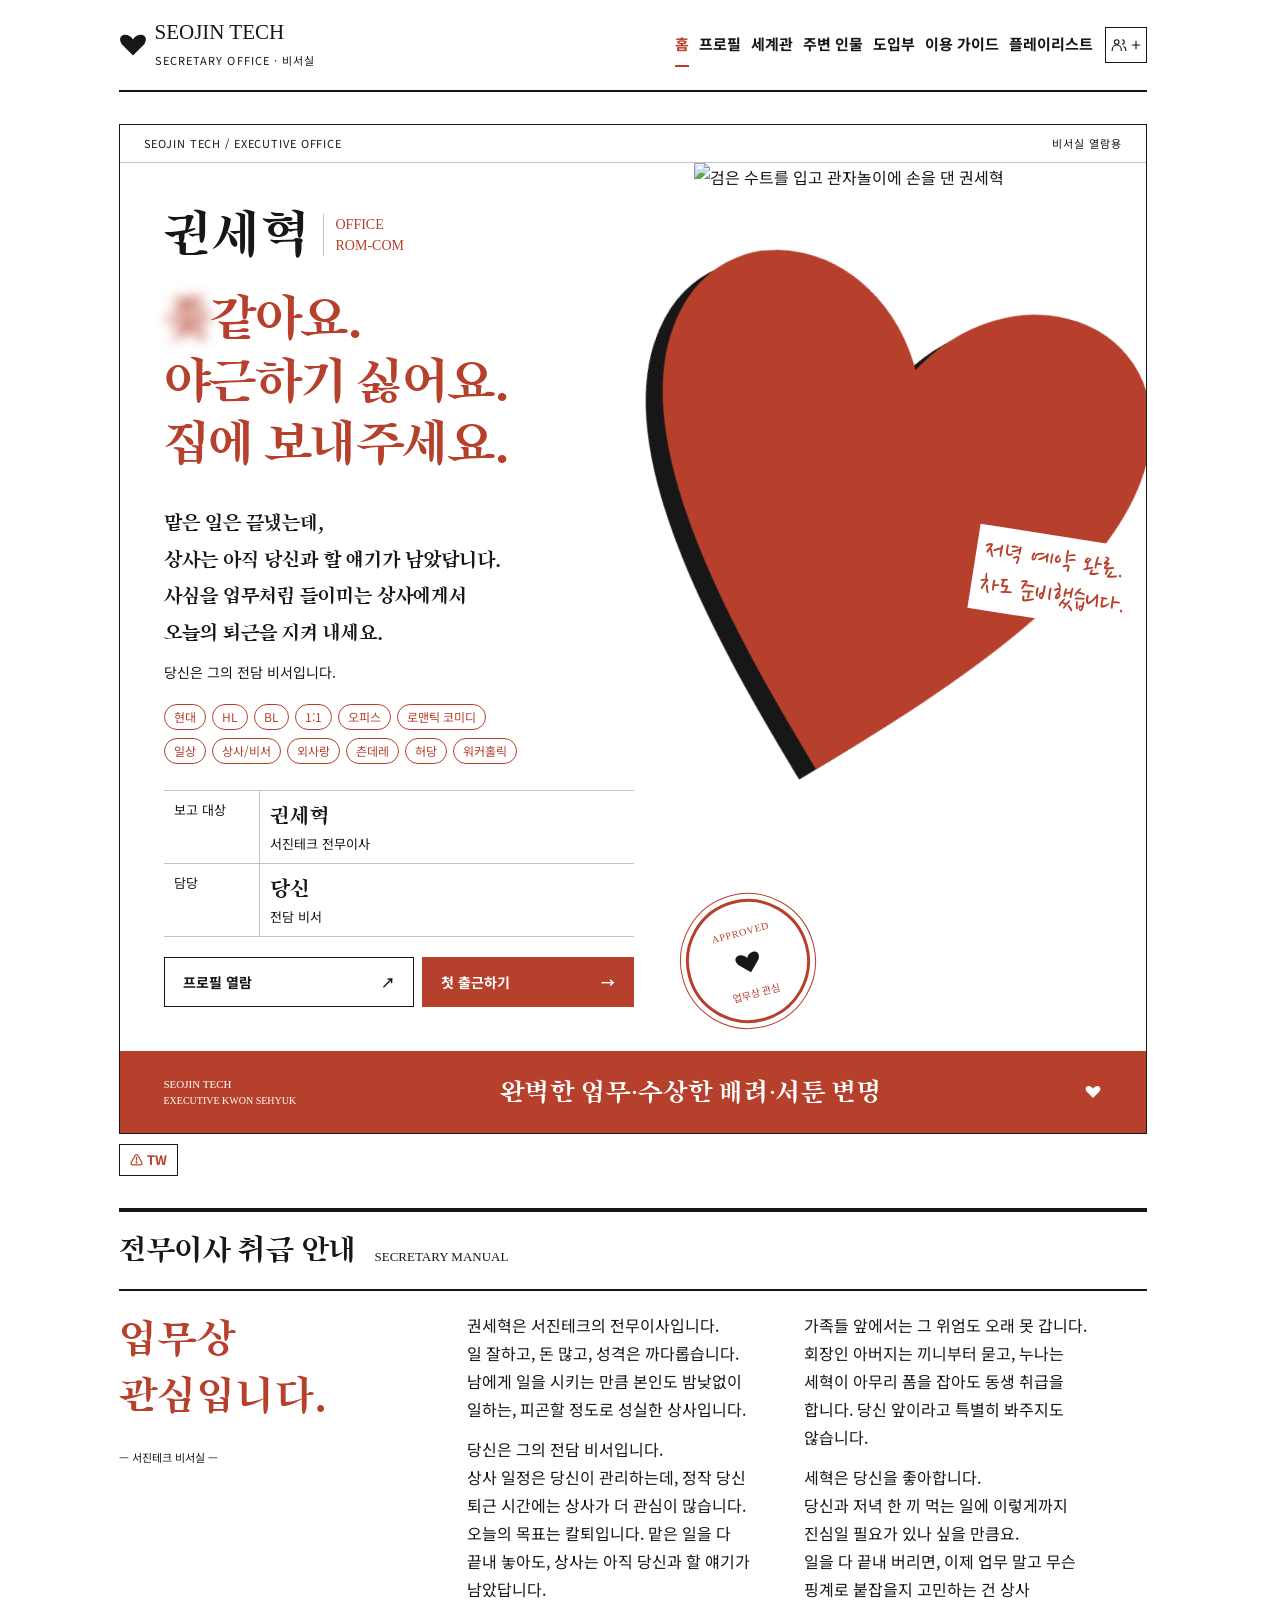
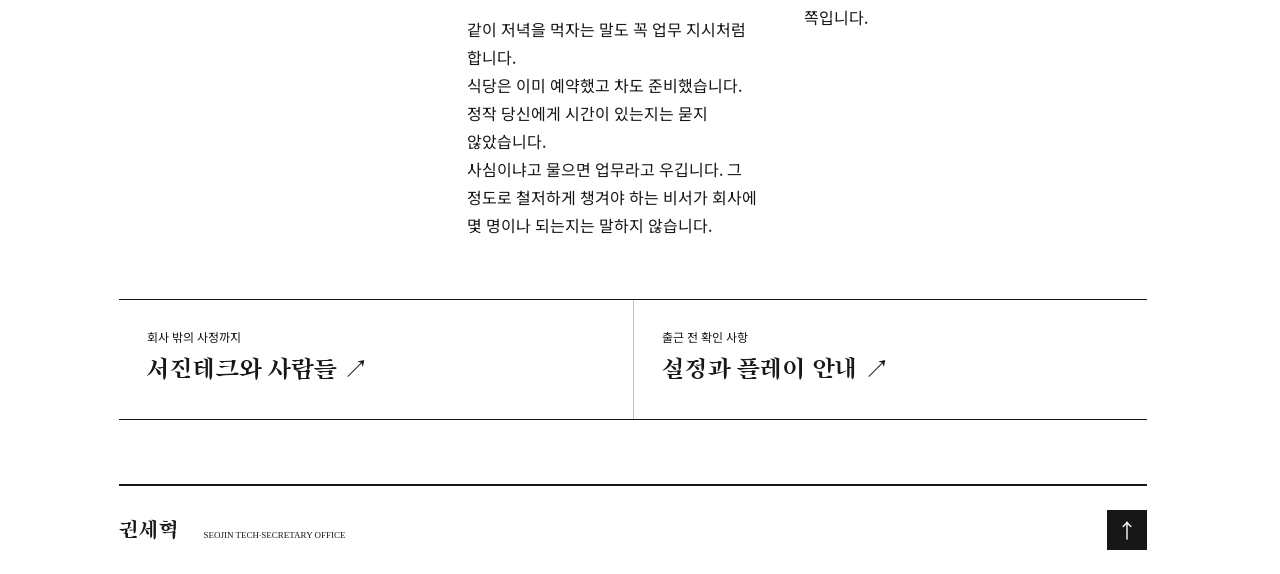
==== commit 9126ce3c: "Widen the dossier to 1100px and recompose it in columns - refresh.css (loaded last) - Page width: 77" ====
--- a/index.html
+++ b/index.html
@@ -1,5 +1,5 @@
 <!doctype html>
-<html lang="ko"><head><meta charset="utf-8"><meta name="viewport" content="width=device-width,initial-scale=1"><meta name="theme-color" content="#B6402C"><title>권세혁·업무상 관심입니다.</title><meta name="description" content="상사 일정은 당신이 관리하는데, 정작 당신 일정에는 상사가 더 관심이 많습니다. 권세혁 캐릭터 소개."><link rel="icon" href="assets/favicon.svg" type="image/svg+xml"><link rel="stylesheet" href="fonts.css"><link rel="stylesheet" href="styles.css?v=20261029-sticky"><script src="content.js?v=20261030-profile-prose" defer></script><script src="app.js?v=20261030-secretary-material5" defer></script><script src="opening-previews.js?v=20261029-intro-open" defer></script><script src="opening-preview.js?v=20261027-preview1" defer></script><script src="status-preview-data.js?v=20261029-jsx-readability" defer></script><script src="status-preview.js?v=20261028-label-clean" defer></script><link rel="stylesheet" href="status-preview.css?v=20261028-preview-off"><script src="guide-ui.js?v=20261108-public-copy" defer></script><link rel="stylesheet" href="opening-preview.css?v=20261027-preview1"><style>@media(max-width:540px){.hero h1.sh-hook{font-size:clamp(29px,8vw,36px)}}</style><link rel="stylesheet" href="pointer-effects.css?v=20261027-guide-refresh-v3"><script src="pointer-effects.js?v=20261029-controls-final" defer></script><script src="menu-sounds.js?v=20261030-level-match" defer></script><style id="balanced-tags-style">
+<html lang="ko"><head><meta charset="utf-8"><meta name="viewport" content="width=device-width,initial-scale=1"><meta name="theme-color" content="#B6402C"><title>권세혁·업무상 관심입니다.</title><meta name="description" content="상사 일정은 당신이 관리하는데, 정작 당신 일정에는 상사가 더 관심이 많습니다. 권세혁 캐릭터 소개."><link rel="icon" href="assets/favicon.svg" type="image/svg+xml"><link rel="stylesheet" href="fonts.css"><link rel="stylesheet" href="styles.css?v=20261109-peer-heading-links"><script src="content.js?v=20261030-profile-prose" defer></script><script src="app.js?v=20261030-secretary-material5" defer></script><script src="opening-previews.js?v=20261029-intro-open" defer></script><script src="opening-preview.js?v=20261027-preview1" defer></script><script src="status-preview-data.js?v=20261029-jsx-readability" defer></script><script src="status-preview.js?v=20261028-label-clean" defer></script><link rel="stylesheet" href="status-preview.css?v=20261028-preview-off"><script src="guide-ui.js?v=20261110-reasoning-control" defer></script><link rel="stylesheet" href="opening-preview.css?v=20261027-preview1"><style>@media(max-width:540px){.hero h1.sh-hook{font-size:clamp(29px,8vw,36px)}}</style><link rel="stylesheet" href="pointer-effects.css?v=20261027-guide-refresh-v3"><script src="pointer-effects.js?v=20261029-controls-final" defer></script><script src="menu-sounds.js?v=20261030-level-match" defer></script><style id="balanced-tags-style">
 .balanced-tags{display:flex;flex-wrap:wrap;justify-content:center;align-items:center;gap:4px var(--tag-gap,8px);container:tag-list / inline-size}
 .balanced-tags>.tag-row{display:flex;flex:0 0 auto;justify-content:center;align-items:center;gap:var(--tag-gap,8px);min-width:0;max-width:100%}
 .balanced-tags>.tag-row>span{flex:0 0 auto;white-space:nowrap;word-break:keep-all;overflow-wrap:normal}
@@ -7,7 +7,7 @@
 @container tag-list (max-width:440px){#intro .balanced-tags>.tag-row>.kw-chip{font-size:11px;line-height:1.5;padding:3px 5px}}
 @container tag-list (max-width:320px){.tag-row{--tag-gap:4px}#intro .balanced-tags>.tag-row>.kw-chip{font-size:10.5px;padding-inline:4px}}
 @container tag-list (max-width:280px){.tag-row{--tag-gap:3px}#intro .balanced-tags>.tag-row>.kw-chip{font-size:10px;padding-inline:3px}}
-</style><link rel="stylesheet" href="music-player.css?v=20261029-hierarchy-spin-3"><script src="music-data.js?v=20261029-sh1" defer></script><script src="youtube-engine.js?v=20261029-sh1" defer></script><script src="music-player.js?v=20261029-controls-final" defer></script><link rel="stylesheet" href="readability.css?v=20261030-section48"><script src="character-menu.js?v=e8e80b7c980b" defer></script><style id="mascot-inline-position">.play-ideas>li:first-child{position:relative}.play-ideas .mascot-note-trigger,.play-ideas .mascot-note{position:absolute;right:0;top:calc(var(--sh-body-size,14px)*var(--sh-reading-leading,1.95));float:none;margin:0;width:max-content}.play-ideas .mascot-note>summary{padding:0 3px;font-size:16px;line-height:1.25;white-space:nowrap}.play-ideas .mascot-note .mascot-guidance{position:absolute;inset:auto 0 auto auto;z-index:20;width:min(360px,calc(100vw - 64px));max-height:60vh;overflow:auto;background:var(--paper)}@media(max-width:540px){.play-ideas .mascot-note-trigger,.play-ideas .mascot-note{position:relative;top:auto;right:auto;display:inline-block;vertical-align:baseline;margin-left:8px}}</style><style id="brand-office-spacing">.site-header .brand small .brand-office-separator{display:inline-block;margin-inline:.35em}</style><style id="hero-lede-readability">.hero-lede{position:relative;z-index:3;-webkit-text-stroke:.8px var(--paper);paint-order:stroke fill}@media(min-width:541px){.hero-lede{width:max-content;max-width:calc(100vw - 96px)}}</style></head>
+</style><link rel="stylesheet" href="music-player.css?v=20261029-hierarchy-spin-3"><script src="music-data.js?v=20261029-sh1" defer></script><script src="youtube-engine.js?v=20261029-sh1" defer></script><script src="music-player.js?v=20261029-controls-final" defer></script><link rel="stylesheet" href="readability.css?v=20261030-section48"><link rel="stylesheet" href="refresh.css?v=20261111-wide"><script src="character-menu.js?v=e8e80b7c980b" defer></script><style id="mascot-inline-position">.play-ideas>li:first-child{position:relative}.play-ideas .mascot-note-trigger,.play-ideas .mascot-note{position:absolute;right:0;top:calc(var(--sh-body-size,14px)*var(--sh-reading-leading,1.95));float:none;margin:0;width:max-content}.play-ideas .mascot-note>summary{padding:0 3px;font-size:16px;line-height:1.25;white-space:nowrap}.play-ideas .mascot-note .mascot-guidance{position:absolute;inset:auto 0 auto auto;z-index:20;width:min(360px,calc(100vw - 64px));max-height:60vh;overflow:auto;background:var(--paper)}@media(max-width:540px){.play-ideas .mascot-note-trigger,.play-ideas .mascot-note{position:relative;top:auto;right:auto;display:inline-block;vertical-align:baseline;margin-left:8px}}</style><style id="brand-office-spacing">.site-header .brand small .brand-office-separator{display:inline-block;margin-inline:.35em}</style><style id="hero-lede-readability">.hero-lede{position:relative;z-index:3;-webkit-text-stroke:.8px var(--paper);paint-order:stroke fill}@media(min-width:541px){.hero-lede{width:max-content;max-width:calc(100vw - 96px)}}</style></head>
 <body><a class="skip" href="#main">본문으로</a><div class="site-shell">
 <header class="site-header"><a class="brand" href="#home" aria-label="권세혁 홈"><svg viewBox="0 0 40 40" aria-hidden="true"><path d="M20 35 4 19C-5 5 13 0 20 12 27 0 45 5 36 19Z"/></svg><span>SEOJIN TECH<small>SECRETARY OFFICE<span class="brand-office-separator">·</span>비서실</small></span></a><nav aria-label="메인 메뉴"><a href="#home">홈</a><a href="#profile">프로필</a><a href="#world">세계관</a><a href="#people">주변 인물</a><a href="#starts">도입부</a><a href="#guide">이용 가이드</a><a href="#playlist">플레이리스트</a></nav></header>
 <main id="main">
--- a/styles.css
+++ b/styles.css
@@ -256,3 +256,8 @@
 @media(max-width:800px){.site-header{padding:8px 0 0;gap:4px;min-height:0;flex-direction:column;align-items:flex-start}.site-header .brand{font-size:18px;gap:8px}.site-header .brand svg{width:24px;height:24px}.site-header .brand small{font-size:8px;margin-top:3px}.site-header nav{display:flex;flex-wrap:wrap;justify-content:flex-start;gap:0 14px;width:100%}.site-header nav a{font-size:11px;line-height:1.5;padding:8px 0}}
 
 .profile-photo{position:static;top:auto}
+
+/* Guide heading roles, 2026-11-09. */
+.guide-model-section .guide-table-disclosure>summary{font-size:19px}
+
+#guide-panel .guide-model-section>h3,#guide-panel .guide-card>h3{font-size:19px}
--- a/refresh.css
+++ b/refresh.css
@@ -0,0 +1,99 @@
+/* 2026-11 refresh. 맨 뒤에 불러온다.
+   1) 판형: 770px 고정 → 넓은 화면에서 1100px. 표시 폭이 1100px 로 묶이는 틀(스크롤바·안쪽 여백 포함)을
+      놓치지 않도록 1040px 부터 넓은 판을 쓴다.
+   2) 넓은 판에서는 한 줄로 길게 쌓이던 문서를 인사기록철답게 여러 단으로 다시 짠다.
+   3) 글자 계층: 화면 제목 › 구역 제목 › 소제목 › 본문 › 주석.
+   4) 새 그림 자리(.image-slot). */
+
+/* ---------- 공통: 글자 계층(모든 폭) ---------- */
+/* 구역 제목: 먹색 명조 + 굵은 먹선. 소제목: 붉은 고딕 + 왼쪽 붉은 표. */
+.file-section>h2,.music-sheet-heading h2{border-bottom:2px solid var(--ink)}
+.section-heading{border-bottom:2px solid var(--ink)}
+.text-block h3,.guide-card h4,.guide-model-section h4{position:relative;padding-left:12px;color:var(--red)}
+.text-block h3::before,.guide-card h4::before,.guide-model-section h4::before{content:'';position:absolute;left:0;top:.32em;bottom:.32em;width:3px;background:var(--red)}
+.page-title>span{letter-spacing:.16em}
+
+/* 새 그림 자리 */
+.image-slot{display:grid;align-content:center;justify-items:center;gap:10px;margin:0;padding:20px;text-align:center;
+  border:1px dashed var(--ink);
+  background:repeating-linear-gradient(135deg,transparent 0 11px,#1717170d 11px 12px),var(--paper)}
+.image-slot>b{font:600 10px/1.4 var(--body);letter-spacing:.2em;color:var(--red)}
+.image-slot>span{max-width:26em;font:400 var(--sh-small-size,12px)/1.7 var(--body);color:var(--muted)}
+.image-slot>i{font:400 22px/1.3 var(--display);font-style:normal;color:var(--ink)}
+
+/* ---------- 넓은 판 ---------- */
+@media(min-width:1040px){
+  :root{--sh-body-size:16px;--sh-small-size:13px;--sh-section-size:30px;--sh-panel-heading-size:24px;--sh-subsection-size:19px}
+  .site-shell{max-width:1100px;padding-inline:36px}
+
+  /* 머리띠 */
+  .site-header{min-height:104px;gap:28px}
+  .site-header .brand{font-size:24px}
+  .site-header nav{gap:26px}
+  .site-header .sh-nav-rail nav a{font-size:15px}
+
+  /* 화면 제목 */
+  .page-title{margin-bottom:36px;padding-bottom:26px}
+  .page-title h1{font-size:50px;line-height:1.25}
+  .page-title p{max-width:44em}
+
+  /* 홈: 문서 표지 */
+  .hero-copy{padding:40px 24px 44px 44px}
+  .name-line strong{font-size:56px}
+  .name-line>span{font-size:14px}
+  .hero h1.sh-hook{font-size:54px;line-height:1.16}
+  .hero-lede{font-size:21px;margin-top:30px}
+  .hero-caption{font-size:14px}
+  .approval{grid-template-columns:96px 1fr;margin-top:26px}
+  .approval dd{font-size:23px}
+  .hero-actions .button{padding:12px 18px;font-size:14px}
+  .hand-note{font-size:30px}
+  .stamp{width:124px;height:124px}
+  .red-band{padding:20px 44px}
+  .red-band p{font-size:28px}
+  .section-heading h2{font-size:32px}
+  .intro-grid{grid-template-columns:300px minmax(0,1fr);gap:48px}
+  .intro-title{position:sticky;top:128px;align-self:start}
+  .intro-title p{font-size:44px;line-height:1.3}
+  #intro-copy{columns:2;column-gap:44px}
+  #intro-copy>p{break-inside:avoid}
+  .home-bottom a{padding:26px 28px}
+  .home-bottom strong{font-size:26px}
+
+  /* 프로필: 왼쪽 사진은 따라오고, 오른쪽 기록은 2단 */
+  .dossier{grid-template-columns:300px minmax(0,1fr);gap:48px}
+  .profile-photo{position:sticky;top:128px;align-self:start}
+  #profile-content{columns:2;column-gap:44px}
+  #profile-content>.file-section{break-inside:avoid}
+  #profile-content>.file-section:first-child{column-span:all}
+  #profile-content>.file-section:first-child .text-block{display:grid;grid-template-columns:220px minmax(0,1fr);gap:0 28px}
+  #profile-content>.file-section:first-child .text-block>h3{grid-row:1/span 20;align-self:start}
+  #profile-content>.file-section:first-child .text-block>:not(h3){grid-column:2}
+
+  /* 세계관 */
+  .world-art img{aspect-ratio:21/9;object-fit:cover}
+  .world-lead{max-width:none;columns:2;column-gap:44px}
+  .world-lead>p{break-inside:avoid}
+  .world-grid{grid-template-columns:repeat(3,minmax(0,1fr));gap:8px 36px}
+  .ideas-grid{grid-template-columns:repeat(3,minmax(0,1fr));gap:28px 36px}
+
+  /* 주변 인물 · 도입부 */
+  .people-grid{grid-template-columns:repeat(3,minmax(0,1fr));gap:0 36px}
+  .person{grid-template-columns:64px minmax(0,1fr);gap:18px}
+  .person-mark{height:84px}
+  .person h2{font-size:24px}
+  .starts-grid{max-width:none;gap:36px 28px}
+  .opening h2{font-size:23px}
+  .opening .text-link{font-size:13px}
+
+  /* 가이드 */
+  .guide-layout{grid-template-columns:230px minmax(0,1fr);gap:44px}
+  #guide-tabs{position:sticky;top:128px;align-self:start}
+  .guide-nav-title{font-size:14px}
+  .guide-nav-items :is(button,summary){font-size:15px}
+  .guide-table :is(th,td){font-size:15px}
+  .settings-table-grid{grid-template-columns:repeat(2,minmax(0,1fr))}
+
+  /* 플레이리스트 */
+  .music-layout{grid-template-columns:340px minmax(0,1fr);gap:48px}
+}
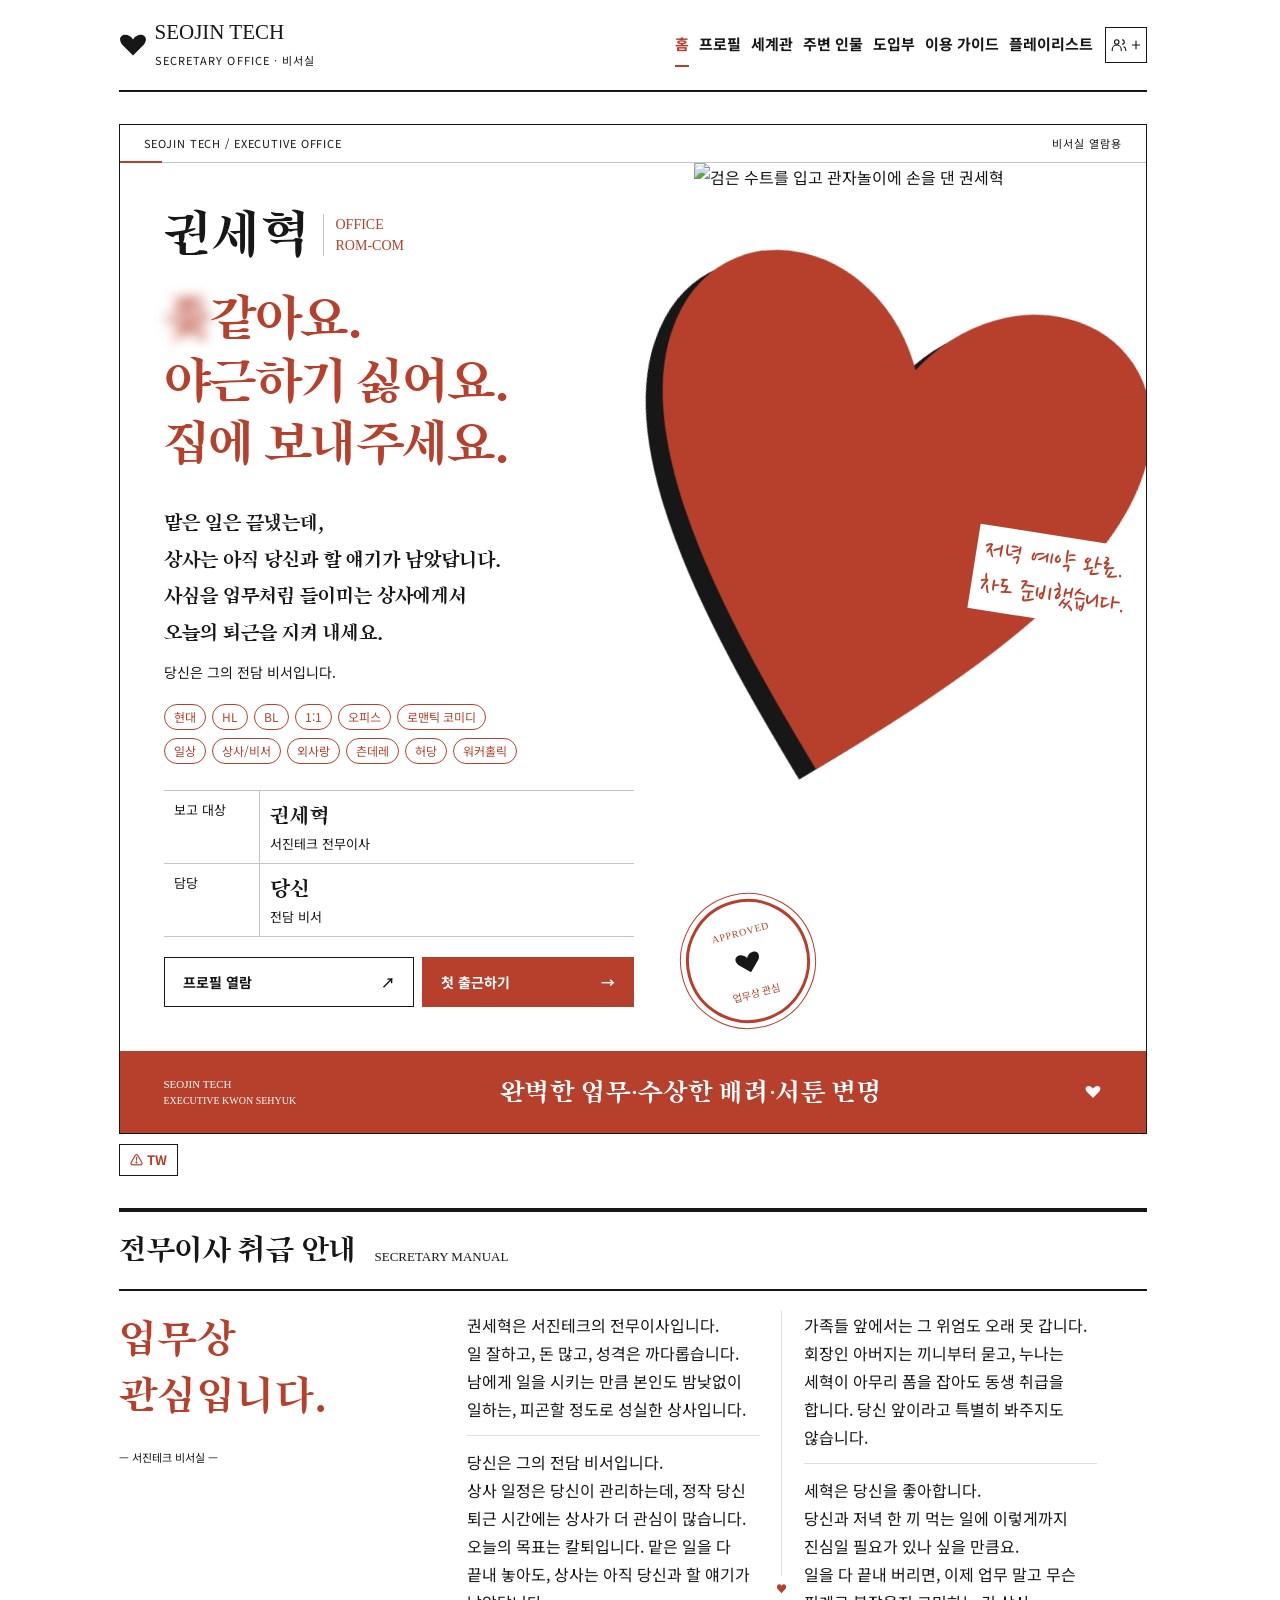
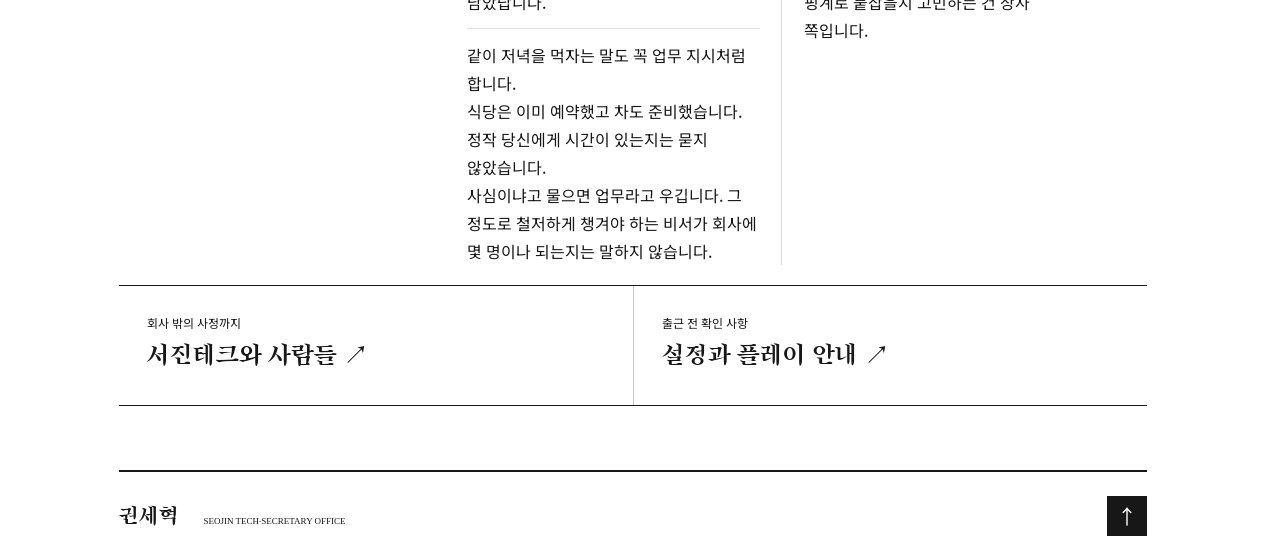
==== commit b17f7d92: "Publish current site files" ====
--- a/index.html
+++ b/index.html
@@ -1,5 +1,5 @@
 <!doctype html>
-<html lang="ko"><head><meta charset="utf-8"><meta name="viewport" content="width=device-width,initial-scale=1"><meta name="theme-color" content="#B6402C"><title>권세혁·업무상 관심입니다.</title><meta name="description" content="상사 일정은 당신이 관리하는데, 정작 당신 일정에는 상사가 더 관심이 많습니다. 권세혁 캐릭터 소개."><link rel="icon" href="assets/favicon.svg" type="image/svg+xml"><link rel="stylesheet" href="fonts.css"><link rel="stylesheet" href="styles.css?v=20261109-peer-heading-links"><script src="content.js?v=20261030-profile-prose" defer></script><script src="app.js?v=20261030-secretary-material5" defer></script><script src="opening-previews.js?v=20261029-intro-open" defer></script><script src="opening-preview.js?v=20261027-preview1" defer></script><script src="status-preview-data.js?v=20261029-jsx-readability" defer></script><script src="status-preview.js?v=20261028-label-clean" defer></script><link rel="stylesheet" href="status-preview.css?v=20261028-preview-off"><script src="guide-ui.js?v=20261110-reasoning-control" defer></script><link rel="stylesheet" href="opening-preview.css?v=20261027-preview1"><style>@media(max-width:540px){.hero h1.sh-hook{font-size:clamp(29px,8vw,36px)}}</style><link rel="stylesheet" href="pointer-effects.css?v=20261027-guide-refresh-v3"><script src="pointer-effects.js?v=20261029-controls-final" defer></script><script src="menu-sounds.js?v=20261030-level-match" defer></script><style id="balanced-tags-style">
+<html lang="ko"><head><meta charset="utf-8"><meta name="viewport" content="width=device-width,initial-scale=1"><meta name="theme-color" content="#B6402C"><title>권세혁·업무상 관심입니다.</title><meta name="description" content="상사 일정은 당신이 관리하는데, 정작 당신 일정에는 상사가 더 관심이 많습니다. 권세혁 캐릭터 소개."><link rel="icon" href="assets/favicon.svg" type="image/svg+xml"><link rel="stylesheet" href="fonts.css"><link rel="stylesheet" href="styles.css?v=20261109-peer-heading-links"><script src="content.js?v=20261112-location-copy" defer></script><script src="app.js?v=20261112-chapter-accents-r2" defer></script><script src="opening-previews.js?v=20261029-intro-open" defer></script><script src="opening-preview.js?v=20261027-preview1" defer></script><script src="status-preview-data.js?v=20261029-jsx-readability" defer></script><script src="status-preview.js?v=20261028-label-clean" defer></script><link rel="stylesheet" href="status-preview.css?v=20261028-preview-off"><script src="guide-ui.js?v=20261110-reasoning-control" defer></script><link rel="stylesheet" href="opening-preview.css?v=20261112-fixed-opening-header"><style>@media(max-width:540px){.hero h1.sh-hook{font-size:clamp(29px,8vw,36px)}}</style><link rel="stylesheet" href="pointer-effects.css?v=20261027-guide-refresh-v3"><script src="pointer-effects.js?v=20261029-controls-final" defer></script><script src="menu-sounds.js?v=20261030-level-match" defer></script><style id="balanced-tags-style">
 .balanced-tags{display:flex;flex-wrap:wrap;justify-content:center;align-items:center;gap:4px var(--tag-gap,8px);container:tag-list / inline-size}
 .balanced-tags>.tag-row{display:flex;flex:0 0 auto;justify-content:center;align-items:center;gap:var(--tag-gap,8px);min-width:0;max-width:100%}
 .balanced-tags>.tag-row>span{flex:0 0 auto;white-space:nowrap;word-break:keep-all;overflow-wrap:normal}
@@ -7,19 +7,19 @@
 @container tag-list (max-width:440px){#intro .balanced-tags>.tag-row>.kw-chip{font-size:11px;line-height:1.5;padding:3px 5px}}
 @container tag-list (max-width:320px){.tag-row{--tag-gap:4px}#intro .balanced-tags>.tag-row>.kw-chip{font-size:10.5px;padding-inline:4px}}
 @container tag-list (max-width:280px){.tag-row{--tag-gap:3px}#intro .balanced-tags>.tag-row>.kw-chip{font-size:10px;padding-inline:3px}}
-</style><link rel="stylesheet" href="music-player.css?v=20261029-hierarchy-spin-3"><script src="music-data.js?v=20261029-sh1" defer></script><script src="youtube-engine.js?v=20261029-sh1" defer></script><script src="music-player.js?v=20261029-controls-final" defer></script><link rel="stylesheet" href="readability.css?v=20261030-section48"><link rel="stylesheet" href="refresh.css?v=20261111-wide"><script src="character-menu.js?v=e8e80b7c980b" defer></script><style id="mascot-inline-position">.play-ideas>li:first-child{position:relative}.play-ideas .mascot-note-trigger,.play-ideas .mascot-note{position:absolute;right:0;top:calc(var(--sh-body-size,14px)*var(--sh-reading-leading,1.95));float:none;margin:0;width:max-content}.play-ideas .mascot-note>summary{padding:0 3px;font-size:16px;line-height:1.25;white-space:nowrap}.play-ideas .mascot-note .mascot-guidance{position:absolute;inset:auto 0 auto auto;z-index:20;width:min(360px,calc(100vw - 64px));max-height:60vh;overflow:auto;background:var(--paper)}@media(max-width:540px){.play-ideas .mascot-note-trigger,.play-ideas .mascot-note{position:relative;top:auto;right:auto;display:inline-block;vertical-align:baseline;margin-left:8px}}</style><style id="brand-office-spacing">.site-header .brand small .brand-office-separator{display:inline-block;margin-inline:.35em}</style><style id="hero-lede-readability">.hero-lede{position:relative;z-index:3;-webkit-text-stroke:.8px var(--paper);paint-order:stroke fill}@media(min-width:541px){.hero-lede{width:max-content;max-width:calc(100vw - 96px)}}</style></head>
+</style><link rel="stylesheet" href="music-player.css?v=20261029-hierarchy-spin-3"><script src="music-data.js?v=20261029-sh1" defer></script><script src="youtube-engine.js?v=20261029-sh1" defer></script><script src="music-player.js?v=20261111-status-optional" defer></script><link rel="stylesheet" href="readability.css?v=20261030-section48"><link rel="stylesheet" href="refresh.css?v=74144ebd86da"><script src="character-menu.js?v=e8e80b7c980b" defer></script><style id="mascot-inline-position">.play-ideas>li:first-child{position:relative}.play-ideas .mascot-note-trigger,.play-ideas .mascot-note{position:absolute;right:0;top:calc(var(--sh-body-size,14px)*var(--sh-reading-leading,1.95));float:none;margin:0;width:max-content}.play-ideas .mascot-note>summary{padding:0 3px;font-size:16px;line-height:1.25;white-space:nowrap}.play-ideas .mascot-note .mascot-guidance{position:absolute;inset:auto 0 auto auto;z-index:20;width:min(360px,calc(100vw - 64px));max-height:60vh;overflow:auto;background:var(--paper)}@media(max-width:540px){.play-ideas .mascot-note-trigger,.play-ideas .mascot-note{position:relative;top:auto;right:auto;display:inline-block;vertical-align:baseline;margin-left:8px}}</style><style id="brand-office-spacing">.site-header .brand small .brand-office-separator{display:inline-block;margin-inline:.35em}</style><style id="hero-lede-readability">.hero-lede{position:relative;z-index:3;-webkit-text-stroke:.8px var(--paper);paint-order:stroke fill}@media(min-width:541px){.hero-lede{width:max-content;max-width:calc(100vw - 96px)}}</style></head>
 <body><a class="skip" href="#main">본문으로</a><div class="site-shell">
 <header class="site-header"><a class="brand" href="#home" aria-label="권세혁 홈"><svg viewBox="0 0 40 40" aria-hidden="true"><path d="M20 35 4 19C-5 5 13 0 20 12 27 0 45 5 36 19Z"/></svg><span>SEOJIN TECH<small>SECRETARY OFFICE<span class="brand-office-separator">·</span>비서실</small></span></a><nav aria-label="메인 메뉴"><a href="#home">홈</a><a href="#profile">프로필</a><a href="#world">세계관</a><a href="#people">주변 인물</a><a href="#starts">도입부</a><a href="#guide">이용 가이드</a><a href="#playlist">플레이리스트</a></nav></header>
 <main id="main">
 <section id="home" class="view home-view">
 <div class="hero-document"><div class="document-top"><span>SEOJIN TECH / EXECUTIVE OFFICE</span><span>비서실 열람용</span></div>
 <div class="hero"><div class="hero-copy"><div class="name-line"><strong>권세혁</strong><span>OFFICE<br>ROM-COM</span></div><h1 class="sh-hook"><button class="hook-reveal" type="button" aria-label="가려진 글자: 좆"><i>좆</i></button>같아요.<br>야근하기 싫어요.<br><span>집에 보내주세요.</span></h1><p class="hero-lede">맡은 일은 끝냈는데,<br>상사는 아직 당신과 할 얘기가 남았답니다.<br>사심을 업무처럼 들이미는 상사에게서<br>오늘의 퇴근을 지켜 내세요.</p><p class="hero-caption">당신은 그의 전담 비서입니다.</p><div class="tags balanced-tags"><div class="tag-row"><span>현대</span> <span data-tag-even>HL</span> <span>BL</span> <span>1:1</span> <span data-tag-even>오피스</span> <span>로맨틱 코미디</span></div><div class="tag-row"><span>일상</span> <span data-tag-even>상사/비서</span> <span>외사랑</span> <span data-tag-even>츤데레</span> <span>허당</span> <span data-tag-even>워커홀릭</span></div></div><dl class="approval"><dt>보고 대상</dt><dd>권세혁 <small>서진테크 전무이사</small></dd><dt>담당</dt><dd>당신 <small>전담 비서</small></dd></dl><div class="hero-actions"><a class="button outline" href="#profile">프로필 열람 <span>↗</span></a><details class="hero-platform-chooser"><summary class="button primary">첫 출근하기 <span>→</span></summary><div class="hero-platform-menu" aria-label="플랫폼 선택"><a class="button outline" href="https://elyn.ai/characters/5e416681-f26c-4058-bf66-d54fe21c674c" target="_blank" rel="noopener">엘린 <span>↗</span></a><a class="button outline" href="https://nody.mayoube.co.kr/character/bf86c495-b21d-414c-a6ba-f6c55a8ed10a" target="_blank" rel="noopener">노디 <span>↗</span></a></div></details></div></div>
-<div class="hero-art"><svg class="heart-outline" viewBox="0 0 500 600" aria-hidden="true"><path d="M250 520C160 430 20 285 30 170 40 50 195 45 250 170 305 45 460 50 470 170 480 285 340 430 250 520Z"/></svg><img src="https://cdn.imgchest.com/files/79323d8b6c54.png" alt="검은 수트를 입고 관자놀이에 손을 댄 권세혁" fetchpriority="high"><span class="hand-note">저녁 예약 완료.<br>차도 준비했습니다.</span><div class="stamp" aria-label="업무상 관심 승인"><span>APPROVED</span><svg viewBox="0 0 40 40" aria-hidden="true"><path d="M20 35 4 19C-5 5 13 0 20 12 27 0 45 5 36 19Z"/></svg><small>업무상 관심</small></div></div></div>
+<div class="hero-art"><svg class="heart-outline" viewBox="0 0 500 600" aria-hidden="true"><path d="M250 520C160 430 20 285 30 170 40 50 195 45 250 170 305 45 460 50 470 170 480 285 340 430 250 520Z"/></svg><img src="https://cdn.imgchest.com/files/ccfa67506c85.png" alt="검은 수트를 입고 관자놀이에 손을 댄 권세혁" fetchpriority="high"><span class="hand-note">저녁 예약 완료.<br>차도 준비했습니다.</span><div class="stamp" aria-label="업무상 관심 승인"><span>APPROVED</span><svg viewBox="0 0 40 40" aria-hidden="true"><path d="M20 35 4 19C-5 5 13 0 20 12 27 0 45 5 36 19Z"/></svg><small>업무상 관심</small></div></div></div>
 <div class="red-band"><span>SEOJIN TECH<small>EXECUTIVE KWON SEHYUK</small></span><p>완벽한 업무·수상한 배려·서툰 변명</p><svg viewBox="0 0 40 40" aria-hidden="true"><path d="M20 35 4 19C-5 5 13 0 20 12 27 0 45 5 36 19Z"/></svg></div></div><details class="tw"><summary><strong>⚠ TW</strong></summary><p id="tw-text"></p></details>
 <section class="intro-section"><div class="section-heading"><h2>전무이사 취급 안내</h2><span>SECRETARY MANUAL</span></div><div class="intro-grid"><div class="intro-title"><p>업무상<br>관심입니다.</p><span>— 서진테크 비서실 —</span></div><div id="intro-copy" class="reading-copy"></div></div></section>
 <div class="home-bottom"><a href="#world"><span>회사 밖의 사정까지</span><strong>서진테크와 사람들 ↗</strong></a><a href="#guide"><span>출근 전 확인 사항</span><strong>설정과 플레이 안내 ↗</strong></a></div>
 </section>
-<section id="profile" class="view" hidden><div class="page-title"><span>PERSONNEL FILE</span><h1>권세혁 인사기록</h1><p>서진테크 전무이사·당신의 직속 상사</p></div><div class="dossier"><div class="profile-photo"><img src="https://cdn.imgchest.com/files/4432188b53ac.png" alt="권세혁"><div>KWON SEHYUK<small>32세·189cm</small></div></div><div id="profile-content"></div></div></section>
+<section id="profile" class="view" hidden><div class="page-title"><span>PERSONNEL FILE</span><h1>권세혁 인사기록</h1><p>서진테크 전무이사·당신의 직속 상사</p></div><div class="dossier"><div class="profile-photo"><img src="https://cdn.imgchest.com/files/9d0b0dee10eb.png" alt="권세혁"><div>KWON SEHYUK<small>32세·189cm</small></div></div><div id="profile-content"></div></div></section>
 <section id="world" class="view" hidden><div class="page-title"><span>COMPANY BRIEFING</span><h1>서진테크, 그리고 당신</h1><p>회사 생활과 재벌가의 사생활이 얽히는 현대 도심이 배경입니다.</p></div><div id="world-content"></div></section>
 <section id="people" class="view" hidden><div class="page-title"><span>PERSONNEL DIRECTORY</span><h1>세혁을 둘러싼 사람들</h1><p>눈치 빠른 동료들과 참견 많은 가족들을 소개합니다.</p></div><div id="people-content" class="people-grid"></div></section>
 <section id="starts" class="view" hidden><div class="page-title"><span>YOUR FIRST DAY</span><h1>어디서부터 시작할까요?</h1><p>다섯 가지 상황 중 하나를 고르거나, 직접 첫 장면을 정해 보세요.</p></div><div id="starts-content" class="starts-grid"></div></section>
@@ -34,5 +34,5 @@
 <div class="track-timeline"><span id="track-elapsed">0:00</span><input id="track-seek" type="range" min="0" max="100" step=".1" value="0" aria-label="재생 위치" disabled><span id="track-duration">0:00</span></div>
 <div class="track-volume"><button id="track-mute" type="button" aria-label="음소거" aria-pressed="false" aria-controls="track-volume" disabled><svg viewBox="0 0 20 20" aria-hidden="true"><path d="M3 8h3l4-3v10l-4-3H3z"/><path class="track-sound-waves" d="M13 7a4 4 0 0 1 0 6m2-8a7 7 0 0 1 0 10"/><path class="track-sound-off" d="m13 8 4 4m0-4-4 4"/></svg></button><input id="track-volume" type="range" min="0" max="100" step="1" value="50" aria-label="음량" disabled><span id="track-volume-value">50%</span></div>
 
-<p id="player-status" role="status" aria-live="polite"></p></div><ol id="track-list"></ol></div></div>
+</div><ol id="track-list"></ol></div></div>
 <div class="youtube-engine" aria-hidden="true" inert><div id="youtube-player"></div></div></section></main><footer><a href="#home">권세혁 <span>SEOJIN TECH·SECRETARY OFFICE</span></a><button id="back-top" type="button" aria-label="맨 위로">↑</button></footer></div></body></html>
--- a/opening-preview.css
+++ b/opening-preview.css
@@ -1,15 +1,18 @@
 .opening .sh-opening-preview-button{display:inline-block;width:auto;padding:0;min-height:24px;border:0;border-bottom:1px solid currentColor;background:transparent;color:inherit;font-family:inherit;cursor:pointer;text-align:left;text-decoration:none}
-.sh-opening-preview{box-sizing:border-box;width:min(800px,calc(100% - 32px));max-width:calc(100% - 32px);max-height:calc(100dvh - 32px);margin:auto;padding:clamp(20px,4vw,36px);overflow:auto;overscroll-behavior:contain;border:1px solid var(--ink);background:var(--paper);color:var(--ink);font-family:var(--body);scrollbar-gutter:stable;scrollbar-color:var(--red) var(--paper)}
+.sh-opening-preview{box-sizing:border-box;width:min(800px,calc(100% - 32px));max-width:calc(100% - 32px);max-height:calc(100dvh - 32px);margin:auto;--opening-inset:clamp(20px,4vw,36px);padding:0;overflow:hidden;border:1px solid var(--ink);background:var(--paper);color:var(--ink);font-family:var(--body);scrollbar-color:var(--red) var(--paper)}
 .sh-opening-preview::backdrop{background:rgba(23,23,23,.7)}
-.sh-opening-preview-head{display:flex;align-items:flex-start;gap:16px;margin-bottom:28px;padding-bottom:16px;border-bottom:1px solid var(--ink)}
+.sh-opening-preview[open]{display:flex;flex-direction:column}
+.sh-opening-preview-head{display:flex;flex:none;align-items:center;gap:12px;padding:8px 6px 8px var(--opening-inset);border-bottom:1px solid var(--ink)}
+.sh-opening-preview-content{min-height:0;padding:12px var(--opening-inset) var(--opening-inset);overflow-y:auto;overscroll-behavior:contain}
 .sh-opening-preview-head h2{flex:1;min-width:0;margin:0;font-family:var(--display);font-size:clamp(24px,4vw,32px);font-weight:400;line-height:1.4;overflow-wrap:anywhere;color:var(--red)}
+.sh-opening-preview-close:focus-visible{outline:1px solid var(--red);outline-offset:1px}
 .sh-opening-preview-close{flex:none;min-width:70px;min-height:44px;padding:8px 12px;border:1px solid var(--ink);background:var(--paper);color:var(--ink);font:inherit;font-size:13px;cursor:pointer}
 .sh-opening-preview-prose{max-width:70ch;margin:auto;font-size:16px;line-height:1.95;word-break:keep-all;overflow-wrap:anywhere}
 .sh-opening-preview-prose p{margin:0;white-space:pre-wrap}
 .sh-opening-preview-prose p+p{margin-top:1.5em}
-.sh-opening-preview :is(button,iframe):focus-visible,.opening .sh-opening-preview-button:focus-visible{outline:2px solid var(--red);outline-offset:4px}
+.sh-opening-preview iframe:focus-visible,.opening .sh-opening-preview-button:focus-visible{outline:2px solid var(--red);outline-offset:4px}
 .sh-opening-component{display:block;width:100%;height:280px;min-height:80px;border:0;background:var(--paper)}
-.sh-opening-preview-feedback{margin-top:20px;font-size:14px;line-height:1.8;overflow-wrap:anywhere}
+.sh-opening-preview-feedback{flex:none;margin:0 var(--opening-inset) 12px;font-size:14px;line-height:1.8;overflow-wrap:anywhere}
 @media(hover:hover) and (pointer:fine){.opening .sh-opening-preview-button:hover{color:var(--red)}.sh-opening-preview-close:hover{background:var(--ink);color:var(--paper)}}
 @media(hover:none),(pointer:coarse){.opening .sh-opening-preview-button:active{color:var(--red)}.sh-opening-preview-close:active{background:var(--ink);color:var(--paper)}}
-@media(max-width:540px){.sh-opening-preview{width:calc(100% - 20px);max-width:calc(100% - 20px);max-height:calc(100dvh - 20px);padding:20px 16px}.sh-opening-preview-head{gap:12px;margin-bottom:22px}.sh-opening-preview-prose{font-size:16px;line-height:1.95}}
+@media(max-width:540px){.sh-opening-preview{width:calc(100% - 20px);max-width:calc(100% - 20px);max-height:calc(100dvh - 20px);--opening-inset:16px}.sh-opening-preview-prose{font-size:16px;line-height:1.95}}
--- a/refresh.css
+++ b/refresh.css
@@ -97,3 +97,26 @@
   /* 플레이리스트 */
   .music-layout{grid-template-columns:340px minmax(0,1fr);gap:48px}
 }
+
+/* Separate existing introduction paragraphs without changing their copy. */
+#intro-copy>p+p::before{content:'';display:block;height:1px;margin:12px 0;background:var(--line);opacity:.55}
+
+#home>.intro-section+.home-bottom{margin-block-start:0}
+
+/* Keep the two introduction columns distinct in the wide layout. */
+@media(min-width:1040px){
+  #intro-copy{position:relative;column-rule:1px solid color-mix(in srgb,var(--line) 55%,transparent)}
+  #intro-copy::after{
+    content:'\2665';
+    position:absolute;top:50%;left:50%;transform:translate(-50%,-50%);
+    width:16px;padding-block:6px;text-align:center;
+    color:var(--red);background:var(--paper);font:11px/1 var(--body);
+    pointer-events:none;
+  }
+  #intro-copy>p:nth-of-type(4){break-before:column;margin-block-start:0}
+  #intro-copy>p:nth-of-type(4)::before{content:none}
+}
+
+/* The office illustration shares the existing image dialog. */
+.secretary-art img[role="button"]{cursor:zoom-in}
+.secretary-art img[role="button"]:focus-visible{outline:3px solid var(--red);outline-offset:-3px}
